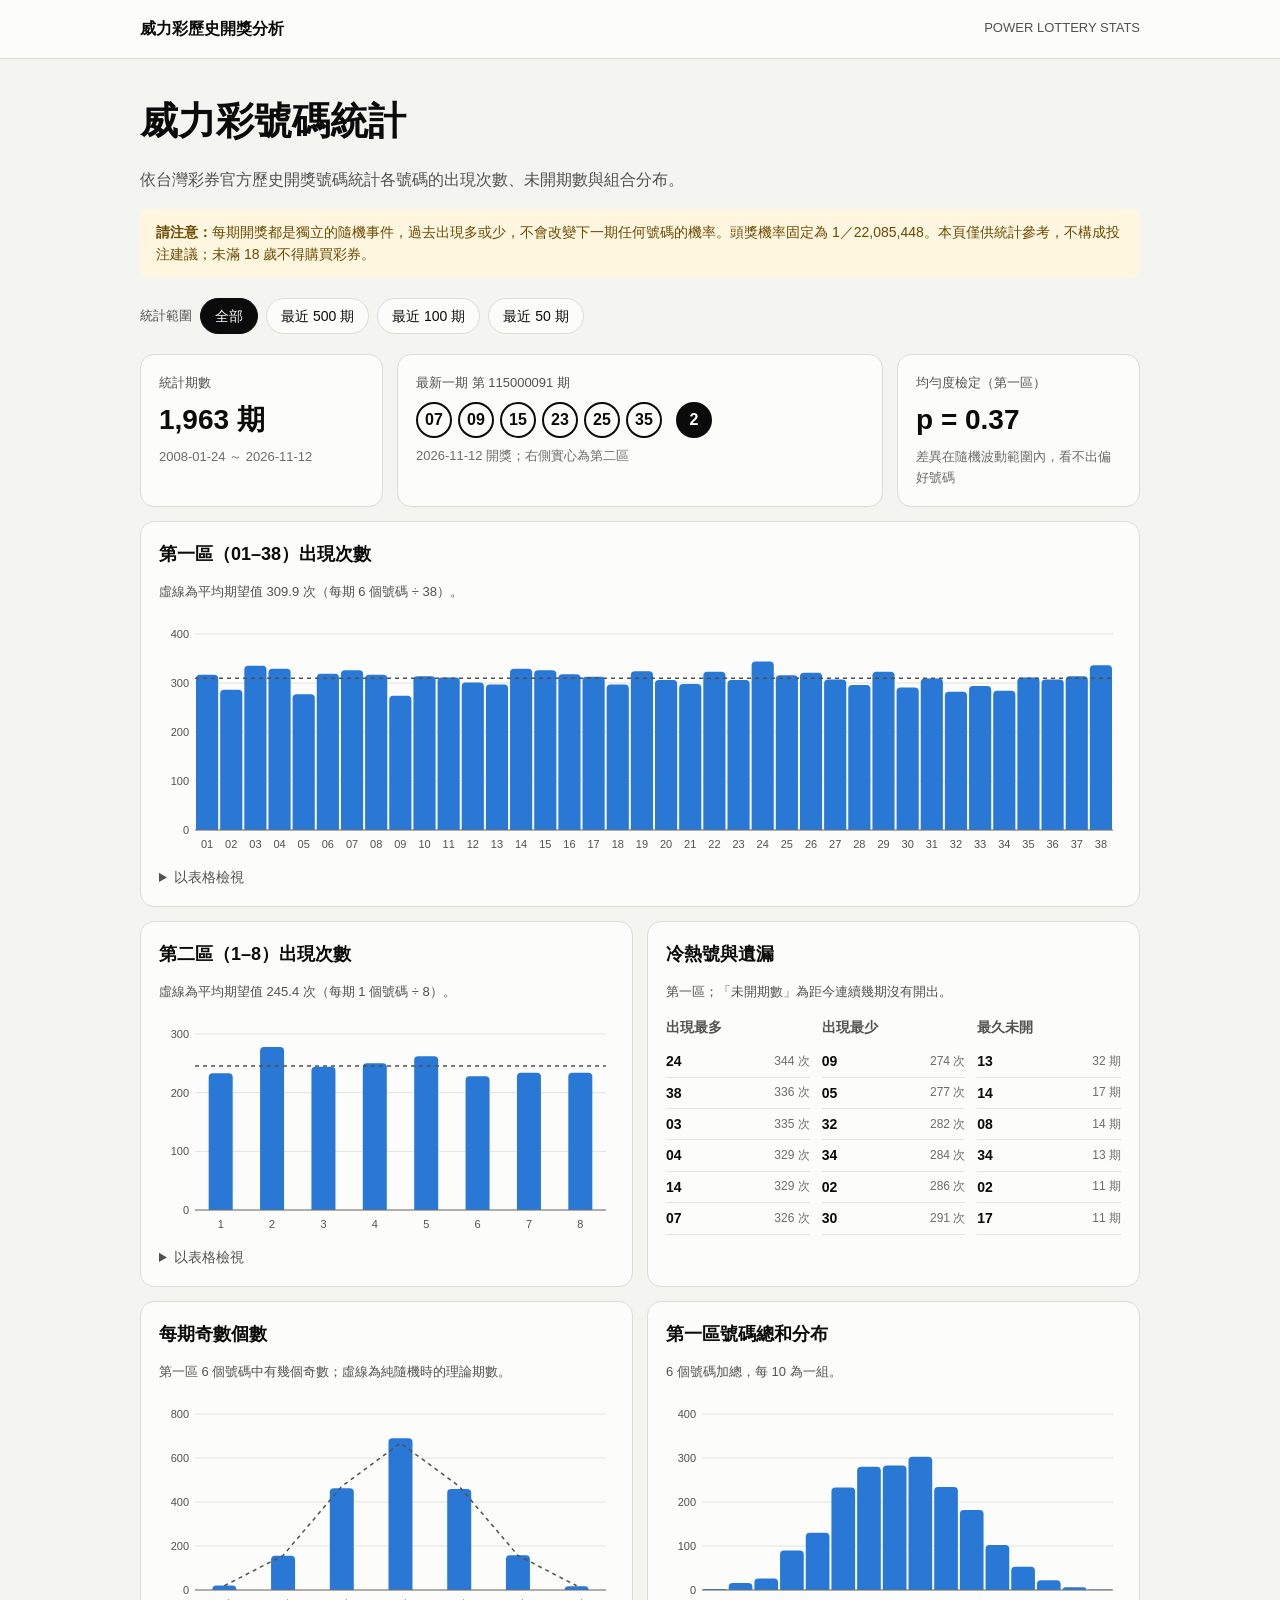
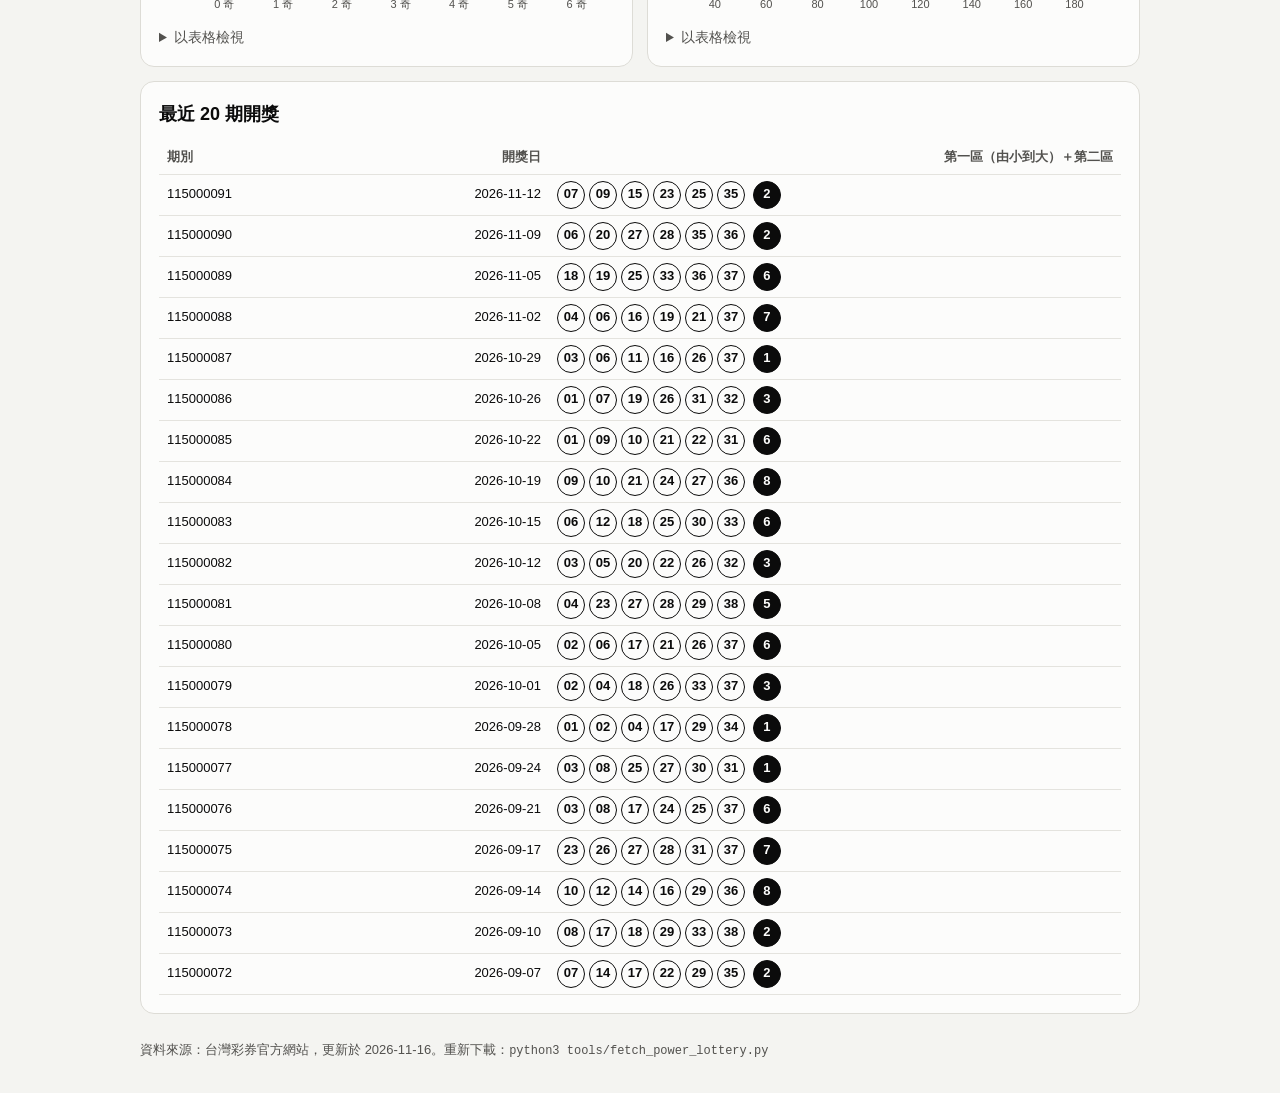
==== lottery/index.html @ 55167933 "新增威力彩歷史開獎分析頁 - tools/fetch_power_lottery.py 下載 2008 年起官方開獎號碼至 lottery/data.json - lottery/ 頁面：號碼出現次數" ====
<!doctype html>
<html lang="zh-Hant">
<head>
  <meta charset="utf-8">
  <meta name="viewport" content="width=device-width, initial-scale=1">
  <title>威力彩歷史開獎分析</title>
  <link rel="stylesheet" href="./lottery.css">
  <script defer src="./lottery.js"></script>
</head>
<body class="viz-root">
  <header class="top">
    <div class="wrap top-inner"><strong>威力彩歷史開獎分析</strong><span class="muted small">POWER LOTTERY STATS</span></div>
  </header>
  <main class="wrap">
    <section class="intro">
      <h1>威力彩號碼統計</h1>
      <p class="muted">依台灣彩券官方歷史開獎號碼統計各號碼的出現次數、未開期數與組合分布。</p>
      <p class="notice"><strong>請注意：</strong>每期開獎都是獨立的隨機事件，過去出現多或少，不會改變下一期任何號碼的機率。頭獎機率固定為 1／22,085,448。本頁僅供統計參考，不構成投注建議；未滿 18 歲不得購買彩券。</p>
    </section>

    <p id="status" class="status" role="status">正在載入開獎資料…</p>

    <div id="content" hidden>
      <div class="filters" role="group" aria-label="統計範圍">
        <span class="muted small">統計範圍</span>
        <button type="button" data-range="all" aria-pressed="true">全部</button>
        <button type="button" data-range="500" aria-pressed="false">最近 500 期</button>
        <button type="button" data-range="100" aria-pressed="false">最近 100 期</button>
        <button type="button" data-range="50" aria-pressed="false">最近 50 期</button>
      </div>

      <section class="tiles" aria-label="摘要">
        <div class="tile"><span class="tile-label">統計期數</span><span class="tile-value" id="tile-count">—</span><span class="tile-sub" id="tile-range"></span></div>
        <div class="tile tile-wide"><span class="tile-label">最新一期 <span id="latest-period"></span></span><span class="balls" id="latest-balls"></span><span class="tile-sub" id="latest-date"></span></div>
        <div class="tile"><span class="tile-label">均勻度檢定（第一區）</span><span class="tile-value" id="tile-chi">—</span><span class="tile-sub" id="tile-chi-sub"></span></div>
      </section>

      <section class="card">
        <h2>第一區（01–38）出現次數</h2>
        <p class="muted small" id="first-caption"></p>
        <div class="chart" id="chart-first"></div>
        <details><summary>以表格檢視</summary><div class="table-wrap" id="table-first"></div></details>
      </section>

      <div class="two-col">
        <section class="card">
          <h2>第二區（1–8）出現次數</h2>
          <p class="muted small" id="second-caption"></p>
          <div class="chart" id="chart-second"></div>
          <details><summary>以表格檢視</summary><div class="table-wrap" id="table-second"></div></details>
        </section>
        <section class="card">
          <h2>冷熱號與遺漏</h2>
          <p class="muted small">第一區；「未開期數」為距今連續幾期沒有開出。</p>
          <div class="hotcold">
            <div><h3>出現最多</h3><ol id="hot-list"></ol></div>
            <div><h3>出現最少</h3><ol id="cold-list"></ol></div>
            <div><h3>最久未開</h3><ol id="gap-list"></ol></div>
          </div>
        </section>
      </div>

      <div class="two-col">
        <section class="card">
          <h2>每期奇數個數</h2>
          <p class="muted small">第一區 6 個號碼中有幾個奇數；虛線為純隨機時的理論期數。</p>
          <div class="chart" id="chart-odd"></div>
          <details><summary>以表格檢視</summary><div class="table-wrap" id="table-odd"></div></details>
        </section>
        <section class="card">
          <h2>第一區號碼總和分布</h2>
          <p class="muted small">6 個號碼加總，每 10 為一組。</p>
          <div class="chart" id="chart-sum"></div>
          <details><summary>以表格檢視</summary><div class="table-wrap" id="table-sum"></div></details>
        </section>
      </div>

      <section class="card">
        <h2>最近 20 期開獎</h2>
        <div class="table-wrap" id="recent"></div>
      </section>
    </div>
    <div id="tooltip" class="tooltip" role="tooltip" hidden></div>
  </main>
  <footer class="wrap foot muted small">資料來源：<span id="source">台灣彩券官方網站</span>，更新於 <span id="updated">—</span>。重新下載：<code>python3 tools/fetch_power_lottery.py</code></footer>
</body>
</html>
---- lottery/lottery.css ----
.viz-root {
  color-scheme: light;
  --page: #f4f4f1;
  --surface-1: #fcfcfb;
  --text-primary: #0b0b0b;
  --text-secondary: #52514e;
  --text-muted: #6d6c68;
  --grid: #e4e3de;
  --line: #dddcd6;
  --series-1: #2a78d6;
  --series-1-hover: #1d5fb0;
  --notice-bg: #fff6e0;
  --notice-ink: #6b4a00;
}
@media (prefers-color-scheme: dark) {
  :root:where(:not([data-theme="light"])) .viz-root {
    color-scheme: dark;
    --page: #121211;
    --surface-1: #1a1a19;
    --text-primary: #f0efec;
    --text-secondary: #c3c2b7;
    --text-muted: #a3a29a;
    --grid: #2d2d2b;
    --line: #34342f;
    --series-1: #3987e5;
    --series-1-hover: #6aa6ef;
    --notice-bg: #2e2612;
    --notice-ink: #f1d68f;
  }
}
* { box-sizing: border-box; }
body { margin: 0; background: var(--page); color: var(--text-primary); font-family: -apple-system, BlinkMacSystemFont, "Segoe UI", "Noto Sans TC", sans-serif; line-height: 1.6; }
.wrap { max-width: 1040px; margin: 0 auto; padding: 0 20px; }
.top { background: var(--surface-1); border-bottom: 1px solid var(--line); padding: 16px 0; }
.top-inner { display: flex; justify-content: space-between; align-items: center; gap: 12px; }
.muted { color: var(--text-secondary); }
.small { font-size: 13px; }
h1 { font-size: clamp(28px, 5vw, 38px); margin: 32px 0 8px; }
h2 { font-size: 18px; margin: 0 0 4px; }
h3 { font-size: 14px; margin: 0 0 8px; color: var(--text-secondary); }
.notice { background: var(--notice-bg); color: var(--notice-ink); border-radius: 10px; padding: 12px 16px; font-size: 14px; }
.status { padding: 14px; border-radius: 8px; background: var(--surface-1); border: 1px solid var(--line); }
.status.error { color: #a12c2c; }
.filters { display: flex; flex-wrap: wrap; gap: 8px; align-items: center; margin: 20px 0; }
.filters button { font: inherit; font-size: 14px; border: 1px solid var(--line); background: var(--surface-1); color: var(--text-primary); border-radius: 999px; padding: 6px 14px; cursor: pointer; min-height: 36px; }
.filters button[aria-pressed="true"] { background: var(--text-primary); color: var(--surface-1); border-color: var(--text-primary); }
.filters button:focus-visible, summary:focus-visible { outline: 3px solid var(--series-1); outline-offset: 2px; }
.tiles { display: grid; grid-template-columns: 1fr 2fr 1fr; gap: 14px; margin-bottom: 14px; }
.tile, .card { background: var(--surface-1); border: 1px solid var(--line); border-radius: 14px; padding: 18px; min-width: 0; }
.tile { display: flex; flex-direction: column; gap: 4px; }
.tile-label { font-size: 13px; color: var(--text-secondary); }
.tile-value { font-size: 28px; font-weight: 700; font-variant-numeric: tabular-nums; }
.tile-sub { font-size: 13px; color: var(--text-muted); }
.balls { display: flex; flex-wrap: wrap; gap: 6px; margin: 4px 0; }
.ball { width: 36px; height: 36px; border-radius: 50%; display: inline-grid; place-items: center; font-weight: 700; font-variant-numeric: tabular-nums; border: 2px solid var(--text-primary); }
.ball.second { background: var(--text-primary); color: var(--surface-1); margin-left: 8px; }
.ball.sm { width: 28px; height: 28px; font-size: 13px; border-width: 1.5px; }
.ball.sm.second { margin-left: 4px; }
.card { margin-bottom: 14px; }
.two-col { display: grid; grid-template-columns: 1fr 1fr; gap: 14px; }
.chart { position: relative; margin-top: 10px; }
.chart svg { display: block; width: 100%; height: auto; overflow: visible; }
.chart text { fill: var(--text-secondary); font-size: 11px; font-variant-numeric: tabular-nums; }
.chart .grid { stroke: var(--grid); stroke-width: 1; }
.chart .baseline { stroke: var(--text-muted); stroke-width: 1; }
.chart .ref { stroke: var(--text-secondary); stroke-width: 1.5; stroke-dasharray: 4 4; fill: none; }
.chart .bar { fill: var(--series-1); }
.chart .hit { fill: transparent; cursor: default; }
.chart .bar.active { fill: var(--series-1-hover); }
details { margin-top: 10px; font-size: 14px; }
summary { cursor: pointer; color: var(--text-secondary); }
.table-wrap { overflow-x: auto; }
table { border-collapse: collapse; width: 100%; font-size: 13px; font-variant-numeric: tabular-nums; margin-top: 8px; }
th, td { text-align: right; padding: 6px 8px; border-bottom: 1px solid var(--grid); white-space: nowrap; }
th:first-child, td:first-child { text-align: left; }
th { color: var(--text-secondary); font-weight: 600; }
.hotcold { display: grid; grid-template-columns: repeat(3, 1fr); gap: 12px; margin-top: 12px; }
.hotcold ol { margin: 0; padding: 0; list-style: none; font-size: 14px; font-variant-numeric: tabular-nums; }
.hotcold li { display: flex; justify-content: space-between; align-items: center; padding: 4px 0; border-bottom: 1px solid var(--grid); gap: 6px; }
.hotcold li span { color: var(--text-muted); font-size: 12px; }
.tooltip { position: fixed; z-index: 10; pointer-events: none; background: var(--text-primary); color: var(--surface-1); border-radius: 8px; padding: 8px 10px; font-size: 13px; line-height: 1.5; max-width: 240px; box-shadow: 0 4px 14px #0003; }
.tooltip b { font-size: 14px; }
.foot { padding: 12px 20px 32px; }
code { font-size: 12px; }
[hidden] { display: none !important; }
@media (max-width: 760px) {
  .tiles, .two-col { grid-template-columns: 1fr; }
  .hotcold { grid-template-columns: 1fr 1fr; }
}
.table-wrap .balls { flex-wrap: nowrap; gap: 4px; margin: 0; }
@media (max-width: 760px) { .ball.sm { width: 24px; height: 24px; font-size: 11px; } th, td { padding: 6px 4px; } }
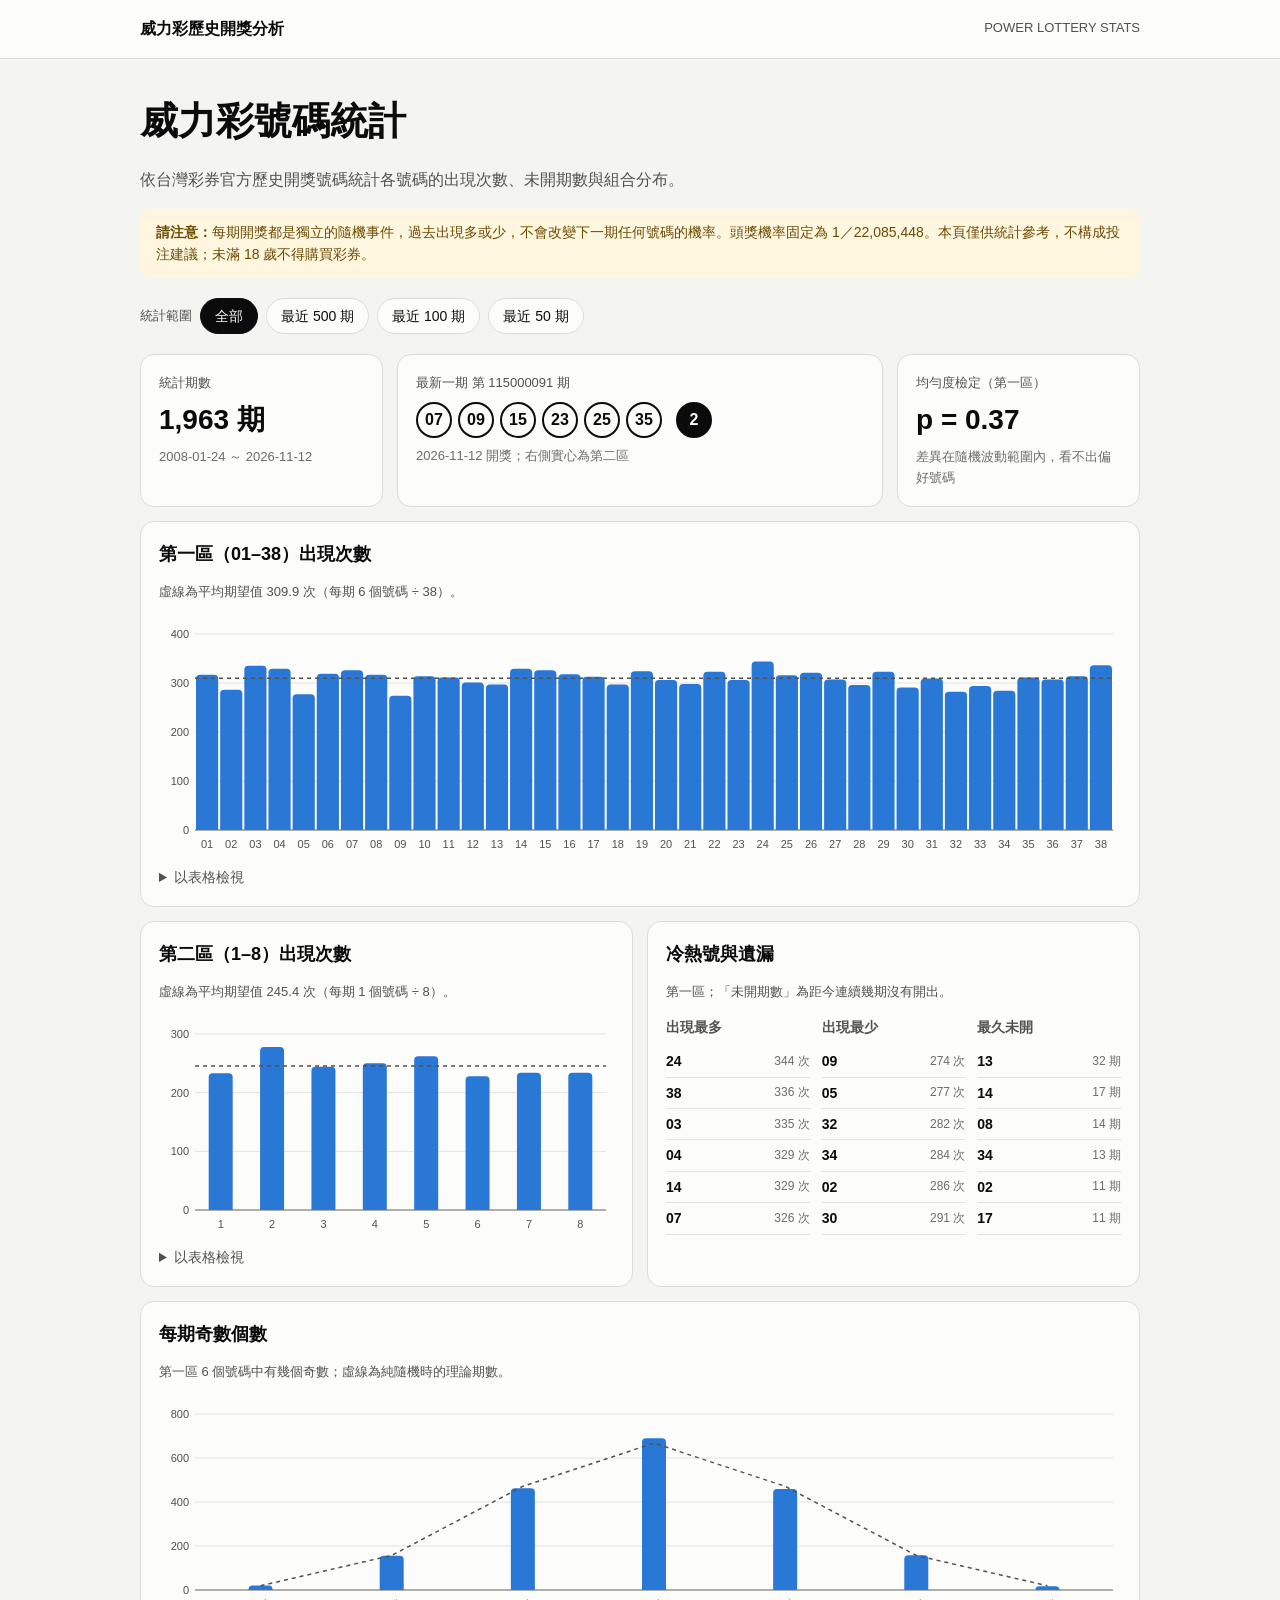
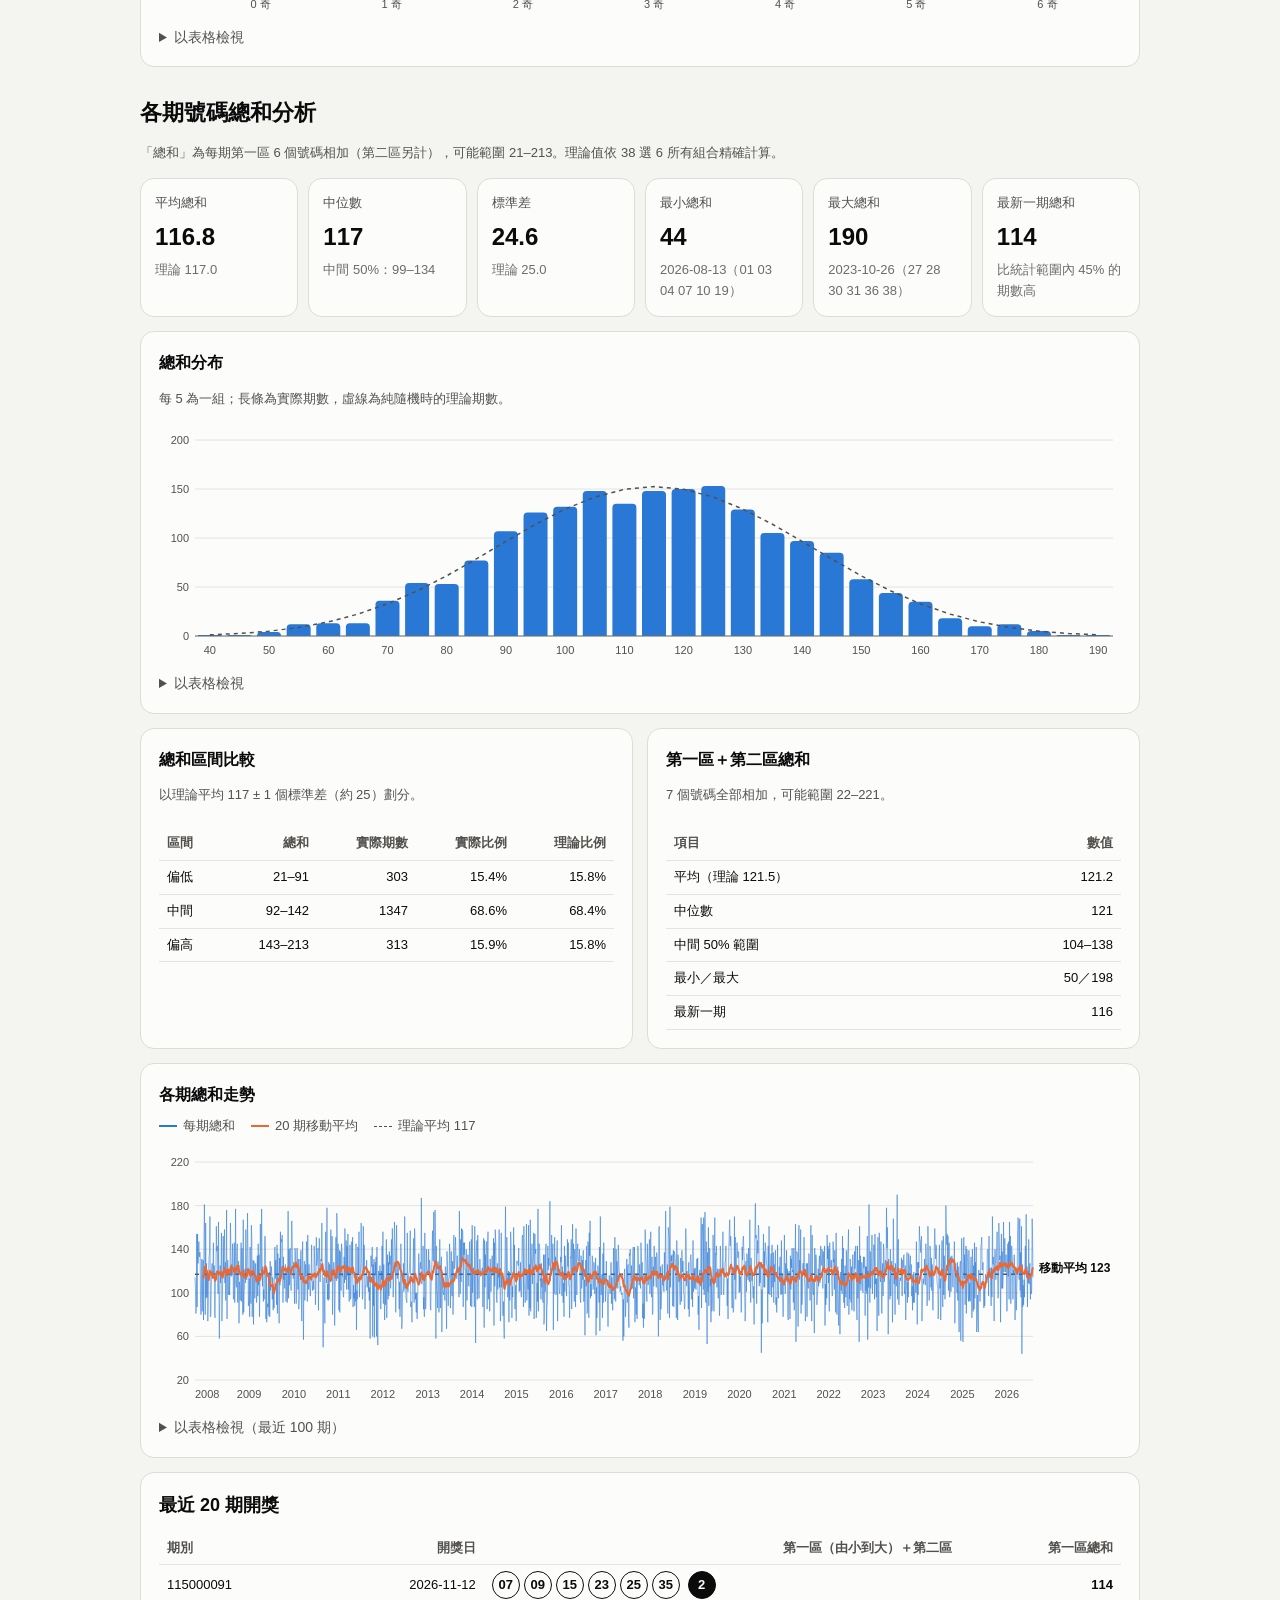
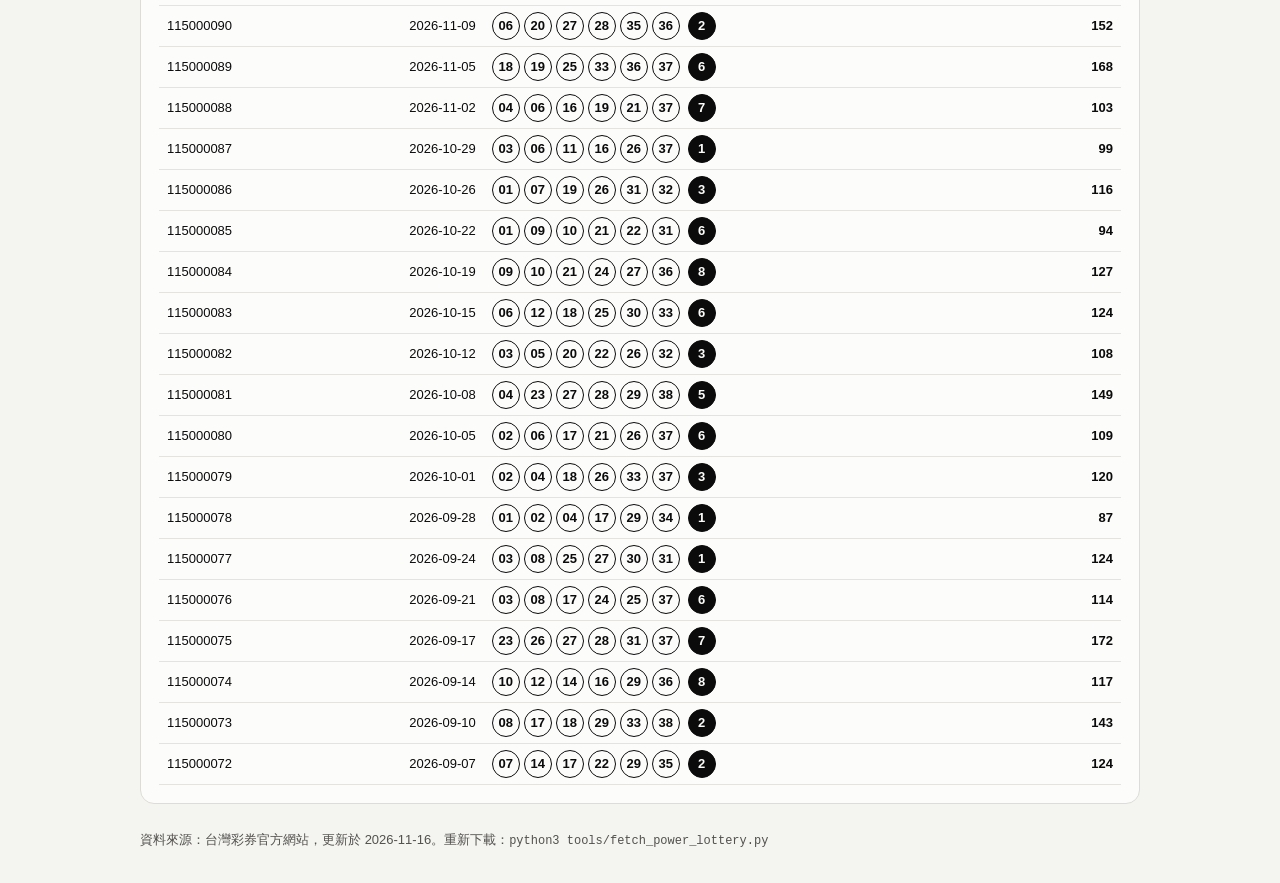
==== commit 2d2a15b1: "威力彩頁新增各期號碼總和分析 - 總和摘要：平均、中位數、標準差、最小／最大、最新一期，並與理論值比較 - 總和分布（每 5 一組）疊加 38 選 6 精確理論期數 - 偏低／中間／偏高區間比較、第一" ====
--- a/lottery/index.html
+++ b/lottery/index.html
@@ -60,20 +60,46 @@
         </section>
       </div>
 
-      <div class="two-col">
+      <section class="card">
+        <h2>每期奇數個數</h2>
+        <p class="muted small">第一區 6 個號碼中有幾個奇數；虛線為純隨機時的理論期數。</p>
+        <div class="chart" id="chart-odd"></div>
+        <details><summary>以表格檢視</summary><div class="table-wrap" id="table-odd"></div></details>
+      </section>
+
+      <section class="sum-section" aria-labelledby="sum-title">
+        <h2 id="sum-title" class="section-title">各期號碼總和分析</h2>
+        <p class="muted small">「總和」為每期第一區 6 個號碼相加（第二區另計），可能範圍 21–213。理論值依 38 選 6 所有組合精確計算。</p>
+
+        <div class="sum-tiles" id="sum-tiles"></div>
+
         <section class="card">
-          <h2>每期奇數個數</h2>
-          <p class="muted small">第一區 6 個號碼中有幾個奇數；虛線為純隨機時的理論期數。</p>
-          <div class="chart" id="chart-odd"></div>
-          <details><summary>以表格檢視</summary><div class="table-wrap" id="table-odd"></div></details>
-        </section>
-        <section class="card">
-          <h2>第一區號碼總和分布</h2>
-          <p class="muted small">6 個號碼加總，每 10 為一組。</p>
+          <h3 class="card-title">總和分布</h3>
+          <p class="muted small">每 5 為一組；長條為實際期數，虛線為純隨機時的理論期數。</p>
           <div class="chart" id="chart-sum"></div>
           <details><summary>以表格檢視</summary><div class="table-wrap" id="table-sum"></div></details>
         </section>
-      </div>
+
+        <div class="two-col">
+          <section class="card">
+            <h3 class="card-title">總和區間比較</h3>
+            <p class="muted small">以理論平均 117 ± 1 個標準差（約 25）劃分。</p>
+            <div class="table-wrap" id="sum-bands"></div>
+          </section>
+          <section class="card">
+            <h3 class="card-title">第一區＋第二區總和</h3>
+            <p class="muted small">7 個號碼全部相加，可能範圍 22–221。</p>
+            <div class="table-wrap" id="sum-all"></div>
+          </section>
+        </div>
+
+        <section class="card">
+          <h3 class="card-title">各期總和走勢</h3>
+          <div class="legend" id="trend-legend"></div>
+          <div class="chart" id="chart-trend" tabindex="0" aria-label="各期總和走勢圖，可用左右方向鍵逐期查看"></div>
+          <details><summary>以表格檢視（最近 100 期）</summary><div class="table-wrap" id="table-trend"></div></details>
+        </section>
+      </section>
 
       <section class="card">
         <h2>最近 20 期開獎</h2>
--- a/lottery/lottery.css
+++ b/lottery/lottery.css
@@ -9,6 +9,7 @@
   --line: #dddcd6;
   --series-1: #2a78d6;
   --series-1-hover: #1d5fb0;
+  --series-2: #eb6834;
   --notice-bg: #fff6e0;
   --notice-ink: #6b4a00;
 }
@@ -24,6 +25,7 @@
     --line: #34342f;
     --series-1: #3987e5;
     --series-1-hover: #6aa6ef;
+    --series-2: #d95926;
     --notice-bg: #2e2612;
     --notice-ink: #f1d68f;
   }
@@ -89,3 +91,23 @@
 }
 .table-wrap .balls { flex-wrap: nowrap; gap: 4px; margin: 0; }
 @media (max-width: 760px) { .ball.sm { width: 24px; height: 24px; font-size: 11px; } th, td { padding: 6px 4px; } }
+.sum-section { margin: 28px 0 14px; }
+.section-title { font-size: 22px; margin: 0 0 4px; }
+.card-title { font-size: 16px; color: var(--text-primary); margin: 0 0 4px; }
+.sum-tiles { display: grid; grid-template-columns: repeat(6, 1fr); gap: 10px; margin: 14px 0; }
+.sum-tiles .tile { padding: 14px; }
+.sum-tiles .tile-value { font-size: 24px; }
+.legend { display: flex; flex-wrap: wrap; gap: 16px; font-size: 13px; color: var(--text-secondary); margin-top: 8px; }
+.legend span { display: inline-flex; align-items: center; gap: 6px; }
+.legend i { display: inline-block; width: 18px; height: 0; border-top: 2px solid; }
+.legend i.dash { border-top-style: dashed; border-top-width: 1.5px; }
+.chart .line-raw { fill: none; stroke: var(--series-1); stroke-width: 1; stroke-linejoin: round; opacity: .55; }
+.chart .line-ma { fill: none; stroke: var(--series-2); stroke-width: 2; stroke-linejoin: round; }
+.chart .crosshair { stroke: var(--text-muted); stroke-width: 1; }
+.chart .dot-raw { fill: var(--series-1); stroke: var(--surface-1); stroke-width: 2; }
+.chart .dot-ma { fill: var(--series-2); stroke: var(--surface-1); stroke-width: 2; }
+.chart .direct-label { font-size: 12px; fill: var(--text-primary); font-weight: 600; }
+#chart-trend:focus-visible { outline: 3px solid var(--series-1); outline-offset: 4px; border-radius: 4px; }
+td.sum-cell { font-weight: 700; }
+@media (max-width: 900px) { .sum-tiles { grid-template-columns: repeat(3, 1fr); } }
+@media (max-width: 480px) { .sum-tiles { grid-template-columns: repeat(2, 1fr); } }
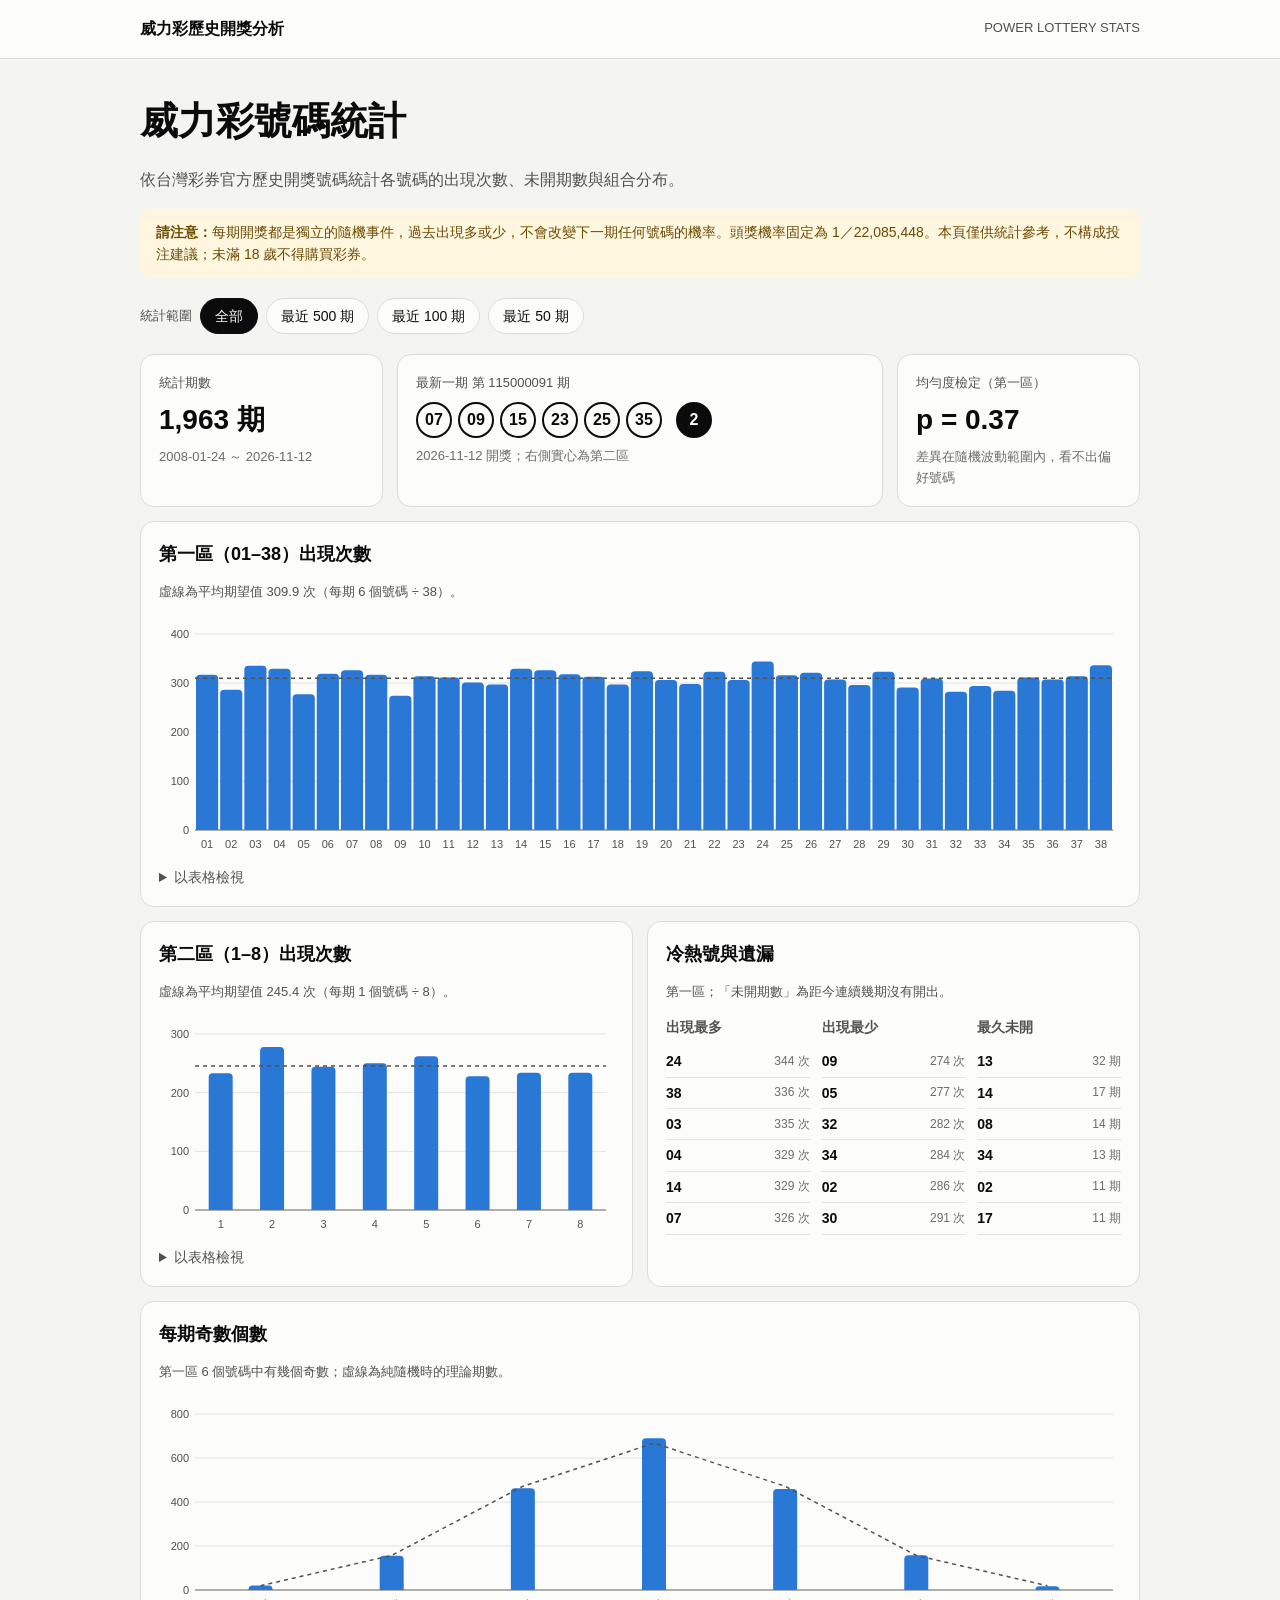
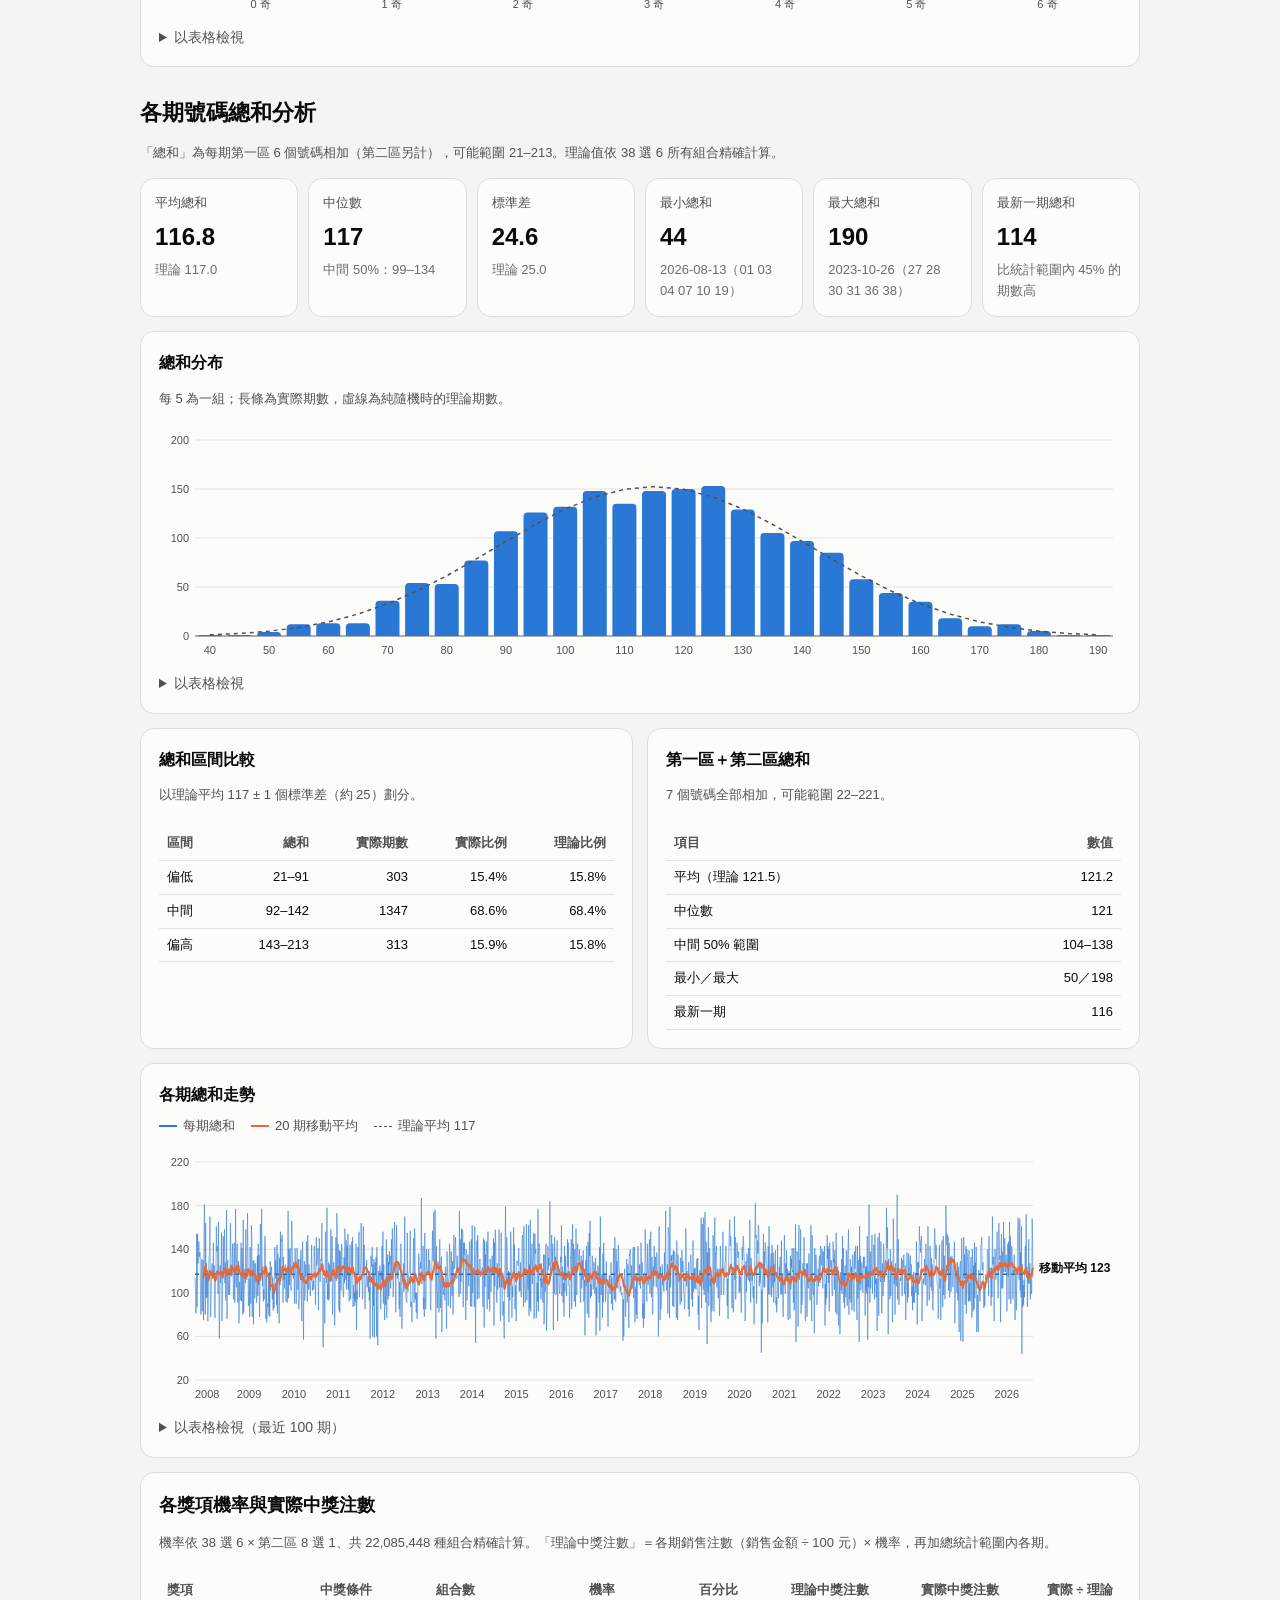
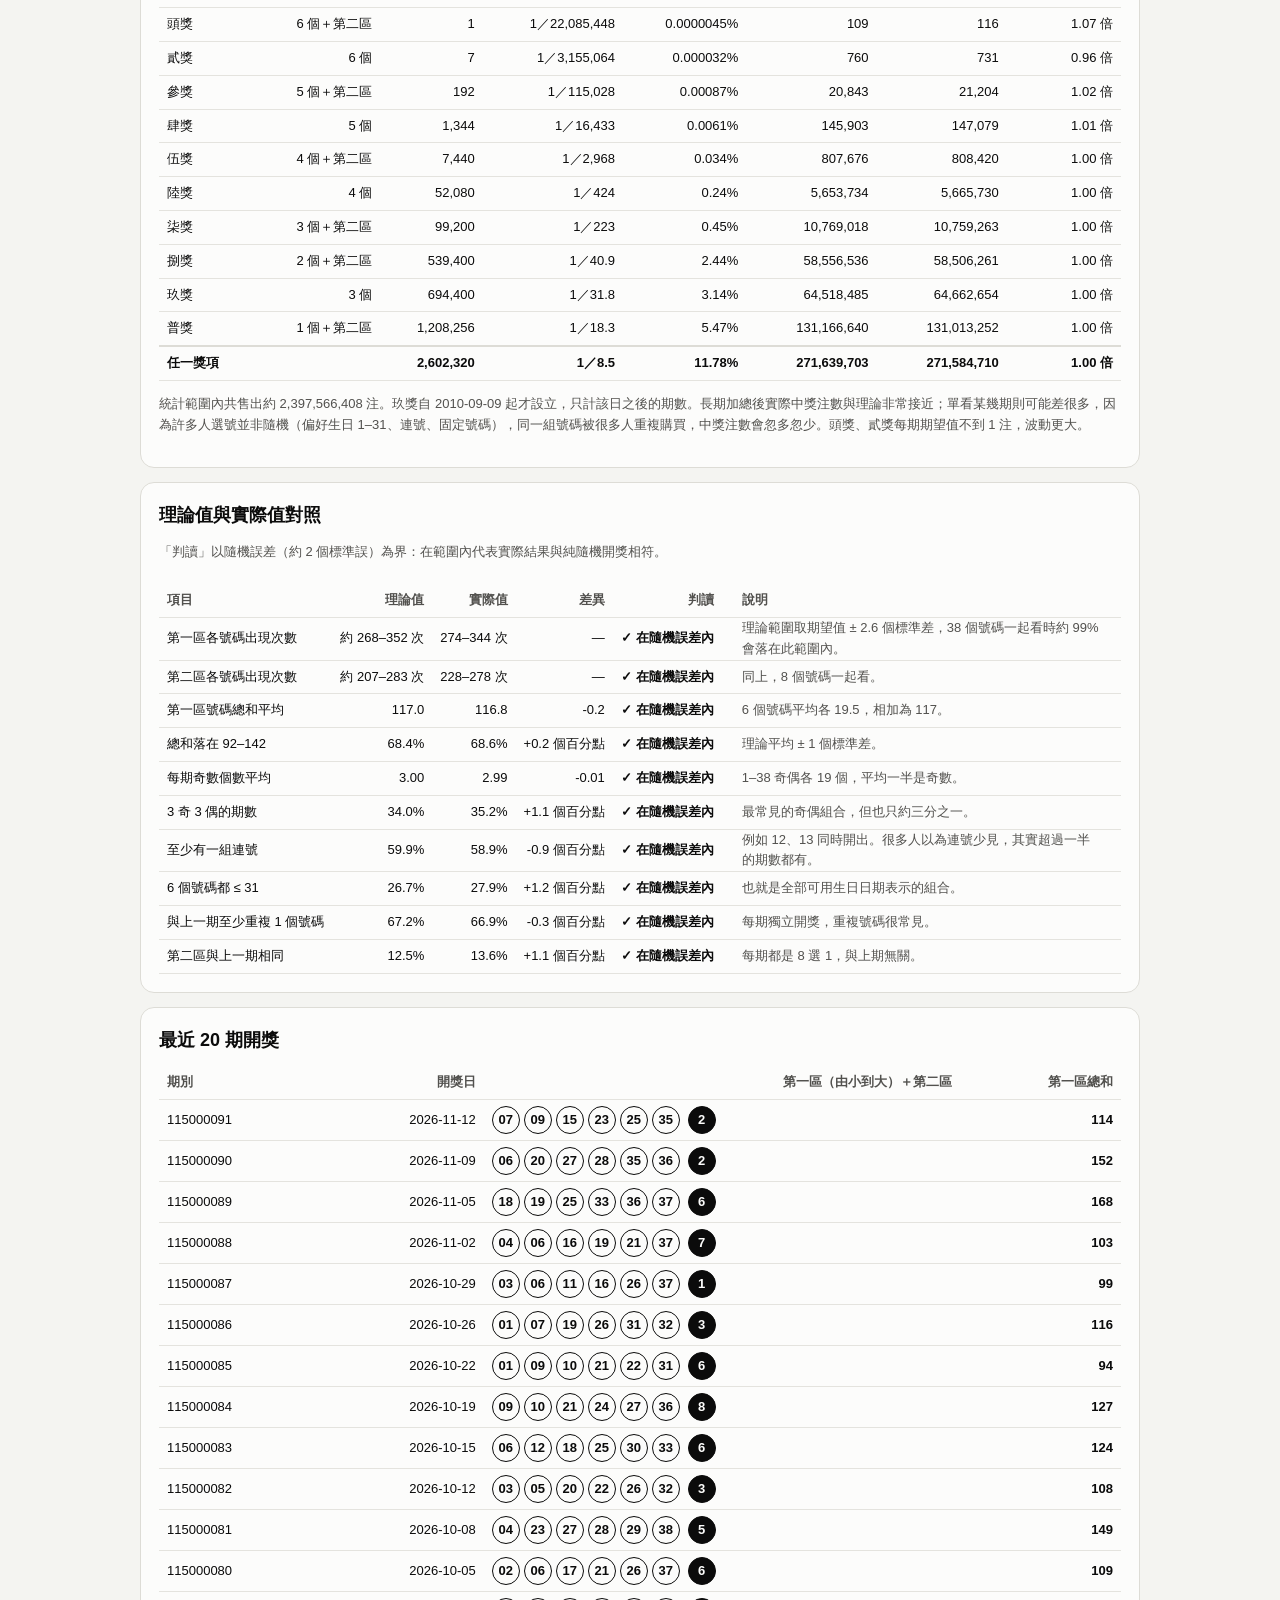
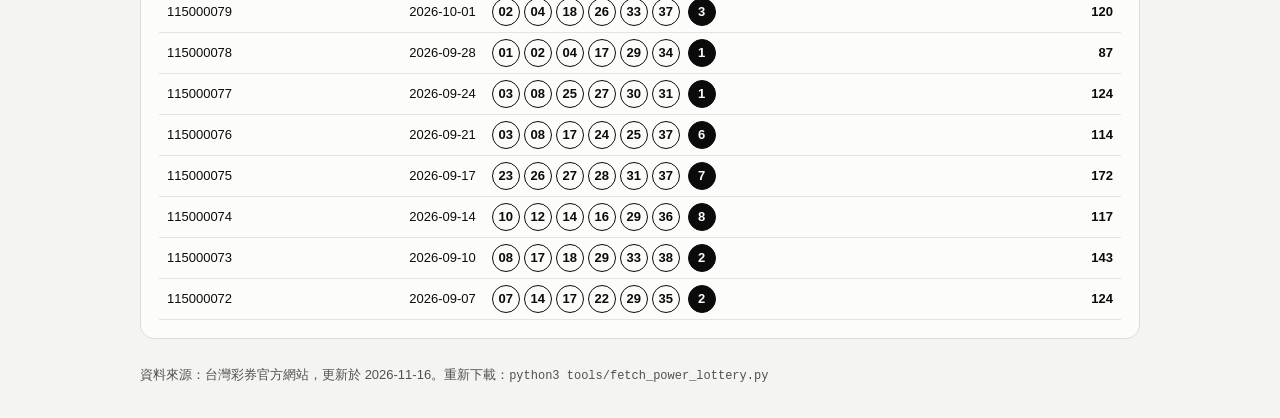
==== commit 6684b81a: "威力彩頁新增各獎項機率表與理論值實際值對照 - 下載資料加入銷售金額與各獎項中獎注數 - 各獎項機率表：組合數、精確機率，並以銷售注數推算理論中獎注數與實際比較 - 理論值與實際值對照：號碼次數範圍、" ====
--- a/lottery/index.html
+++ b/lottery/index.html
@@ -101,6 +101,21 @@
         </section>
       </section>
 
+      <section class="card" aria-labelledby="prize-title">
+        <h2 id="prize-title">各獎項機率與實際中獎注數</h2>
+        <p class="muted small">機率依 38 選 6 × 第二區 8 選 1、共 22,085,448 種組合精確計算。「理論中獎注數」＝各期銷售注數（銷售金額 ÷ 100 元）× 機率，再加總統計範圍內各期。</p>
+        <p class="scroll-hint muted small">表格可左右滑動查看全部欄位 →</p>
+        <div class="table-wrap" id="prize-table"></div>
+        <p class="muted small" id="prize-note"></p>
+      </section>
+
+      <section class="card" aria-labelledby="compare-title">
+        <h2 id="compare-title">理論值與實際值對照</h2>
+        <p class="muted small">「判讀」以隨機誤差（約 2 個標準誤）為界：在範圍內代表實際結果與純隨機開獎相符。</p>
+        <p class="scroll-hint muted small">表格可左右滑動查看全部欄位 →</p>
+        <div class="table-wrap" id="compare-table"></div>
+      </section>
+
       <section class="card">
         <h2>最近 20 期開獎</h2>
         <div class="table-wrap" id="recent"></div>
--- a/lottery/lottery.css
+++ b/lottery/lottery.css
@@ -111,3 +111,10 @@
 td.sum-cell { font-weight: 700; }
 @media (max-width: 900px) { .sum-tiles { grid-template-columns: repeat(3, 1fr); } }
 @media (max-width: 480px) { .sum-tiles { grid-template-columns: repeat(2, 1fr); } }
+.verdict { display: inline-flex; align-items: center; gap: 4px; font-weight: 600; }
+.verdict.ok::before { content: "✓"; }
+.verdict.off::before { content: "!"; display: inline-grid; place-items: center; width: 16px; height: 16px; border-radius: 50%; border: 1.5px solid currentColor; font-size: 11px; }
+td.wrap, th.wrap { white-space: normal; text-align: left; min-width: 180px; color: var(--text-secondary); }
+tr.total td { font-weight: 700; border-top: 2px solid var(--line); }
+.scroll-hint { display: none; margin: 8px 0 0; }
+@media (max-width: 760px) { .scroll-hint { display: block; } }
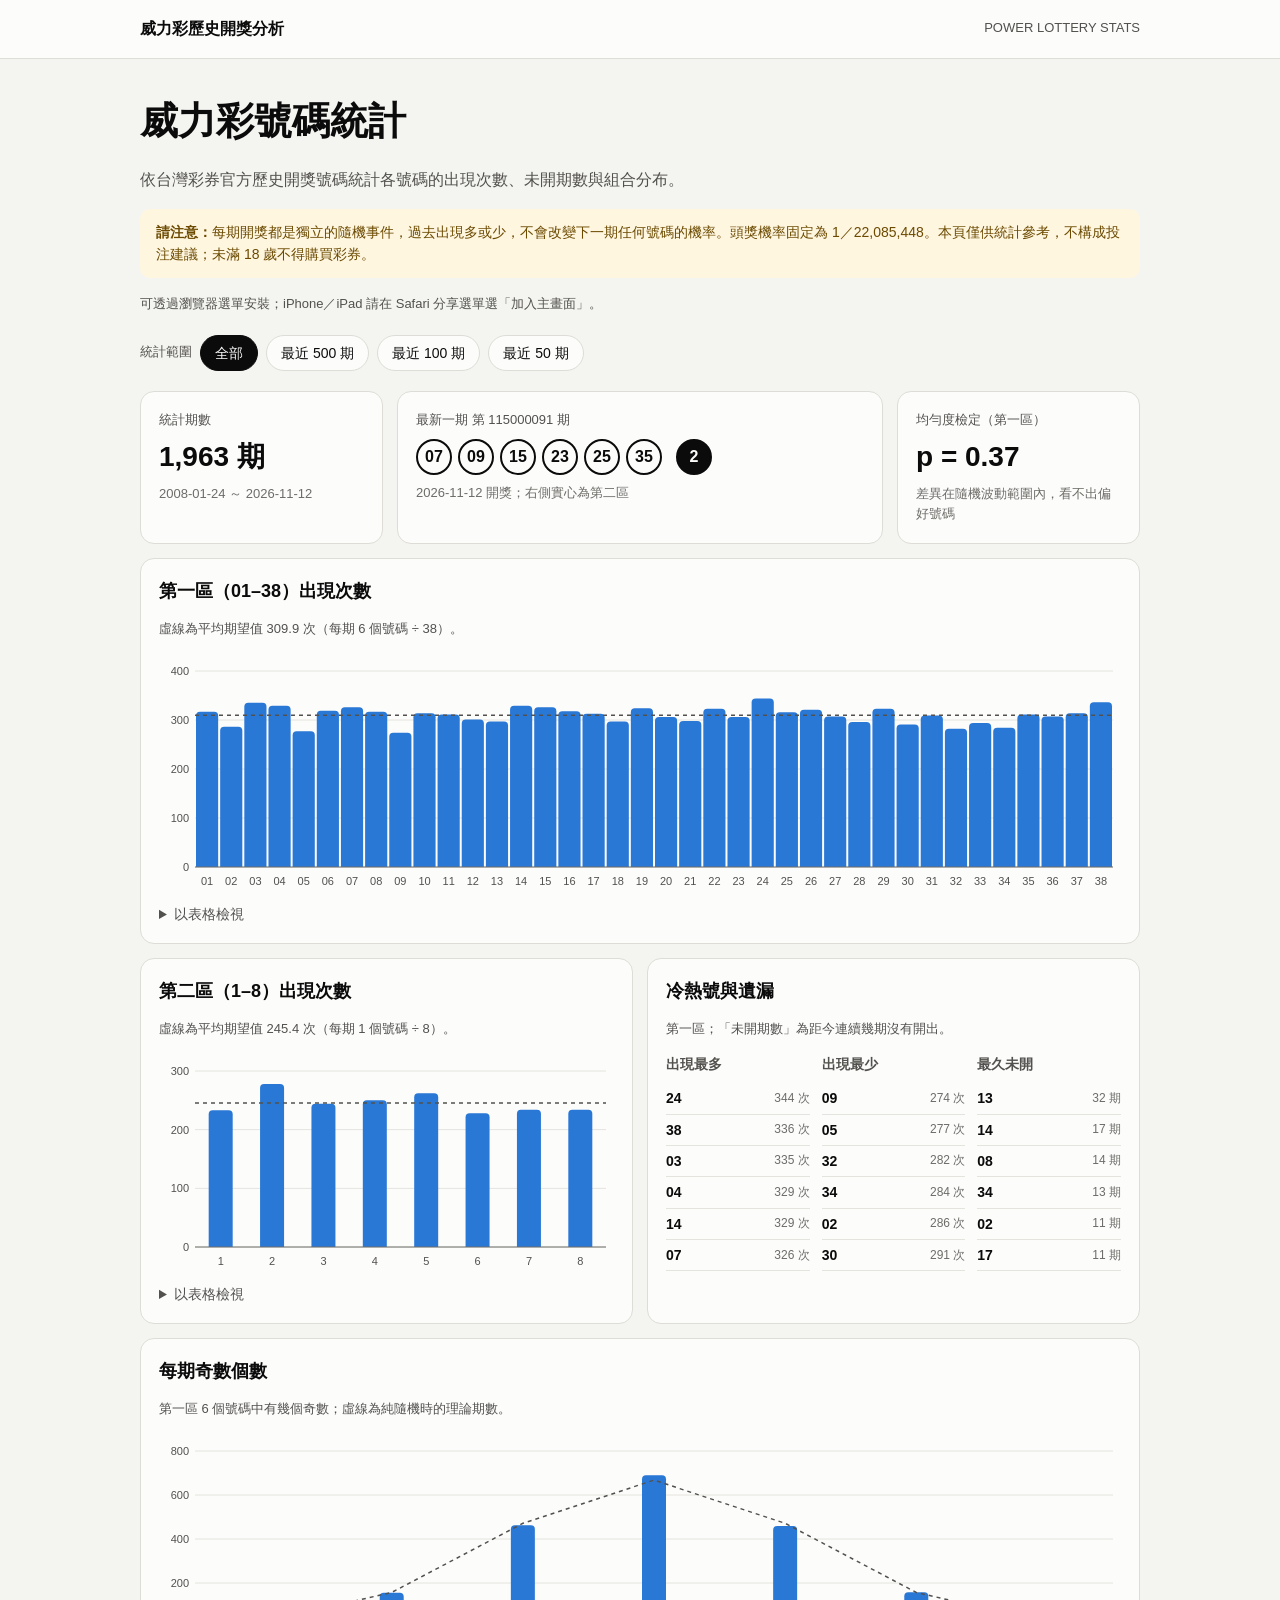
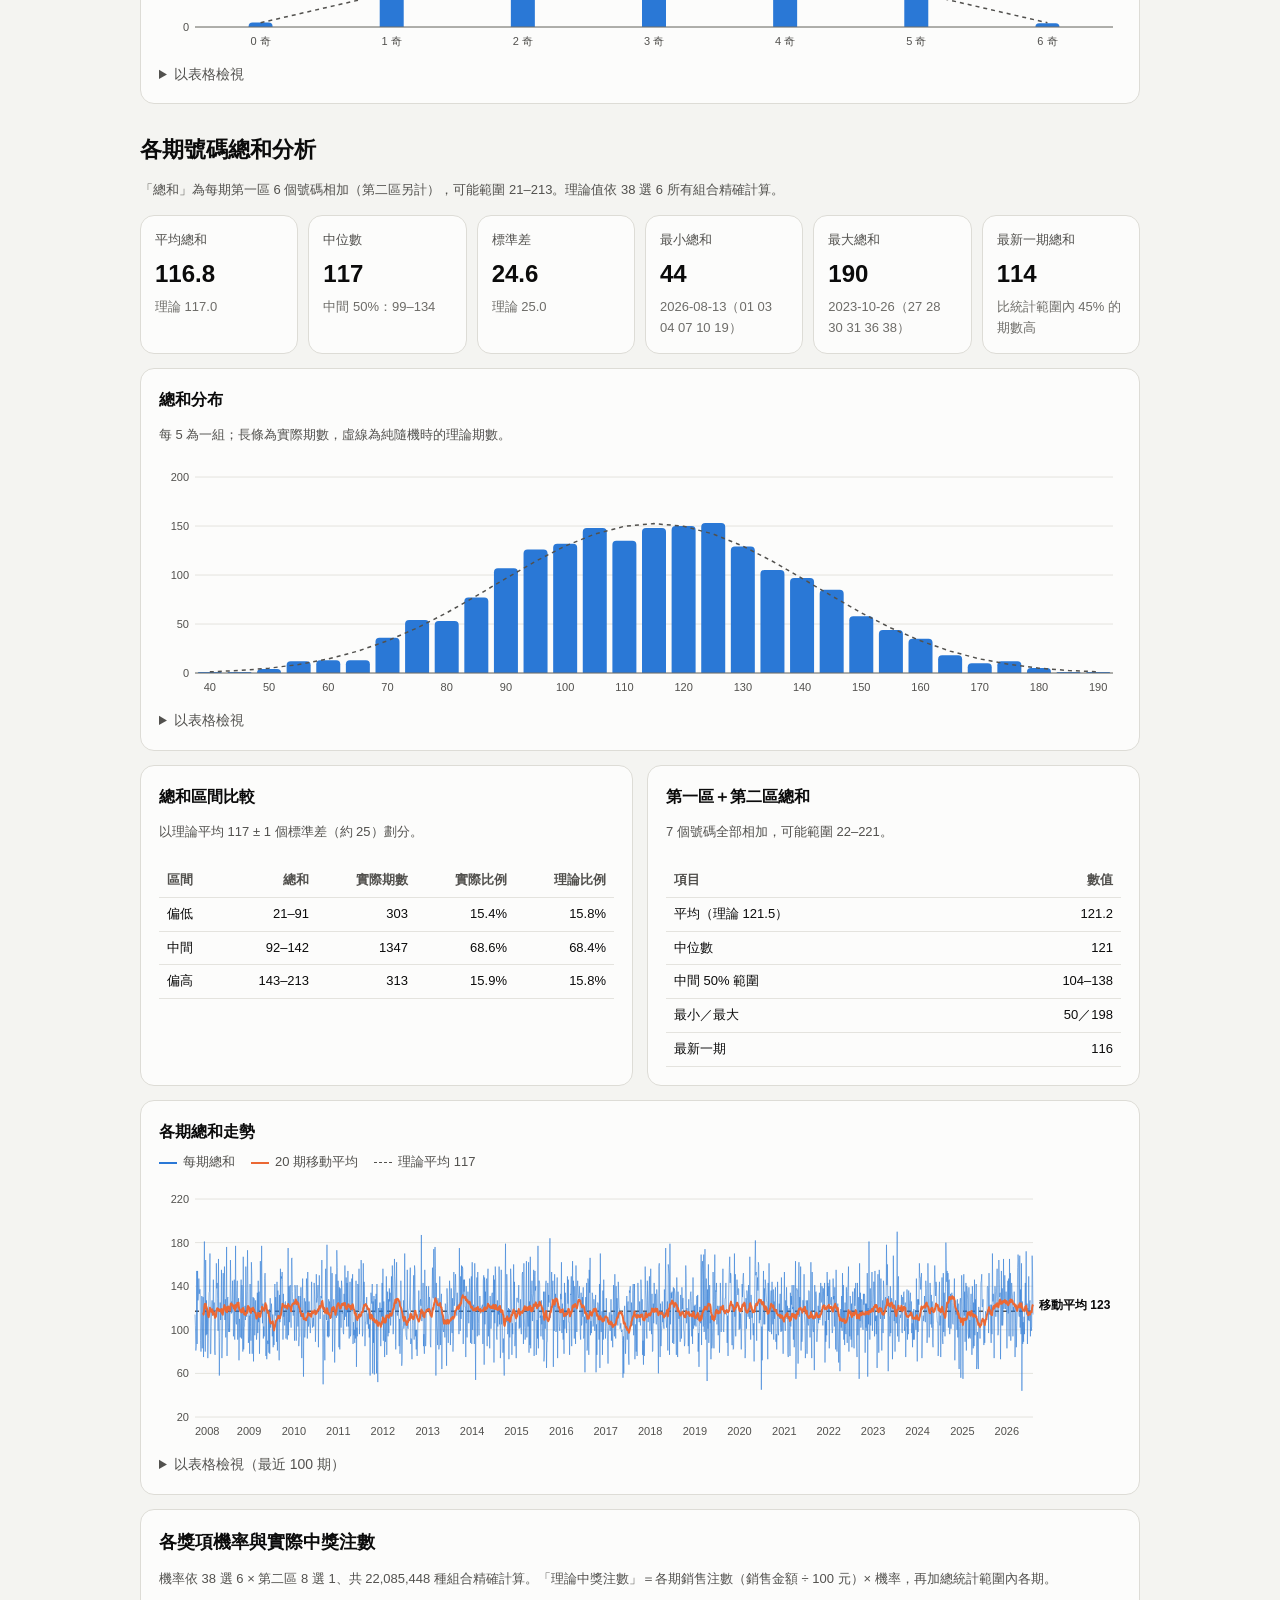
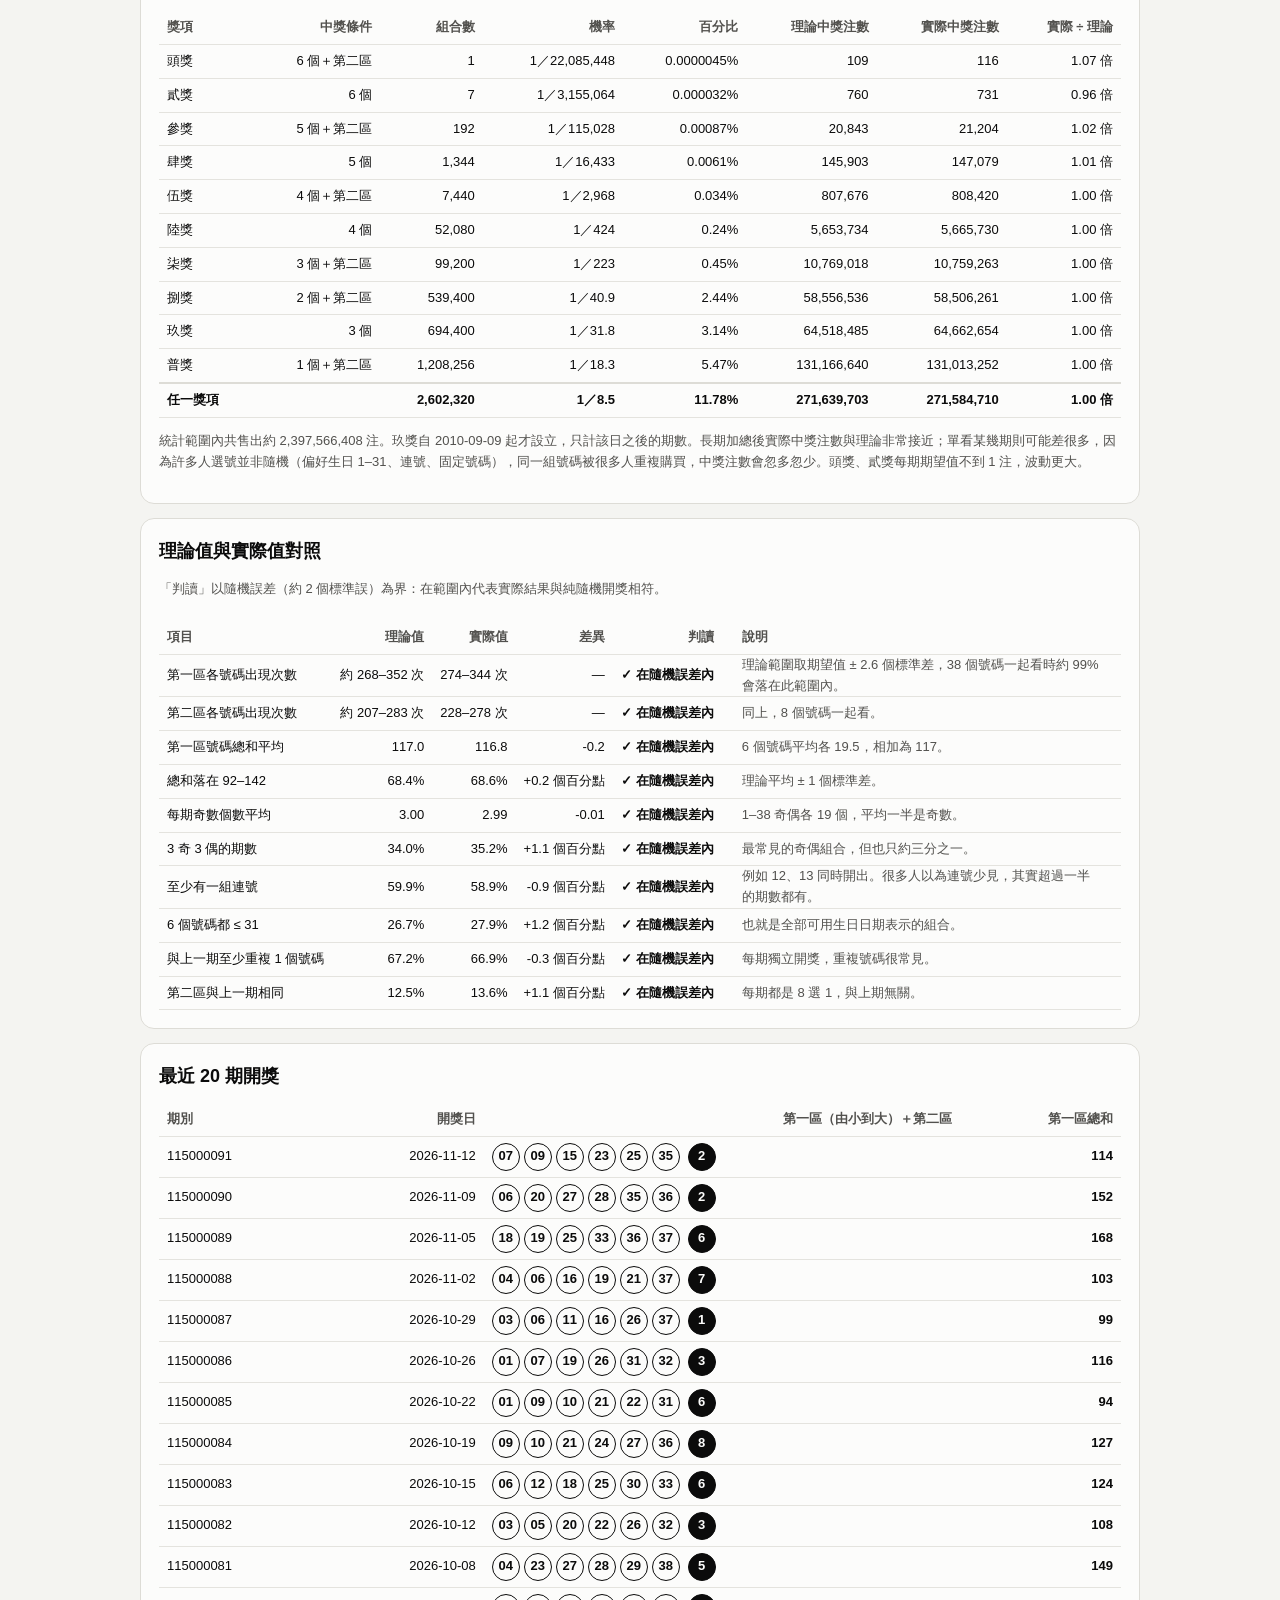
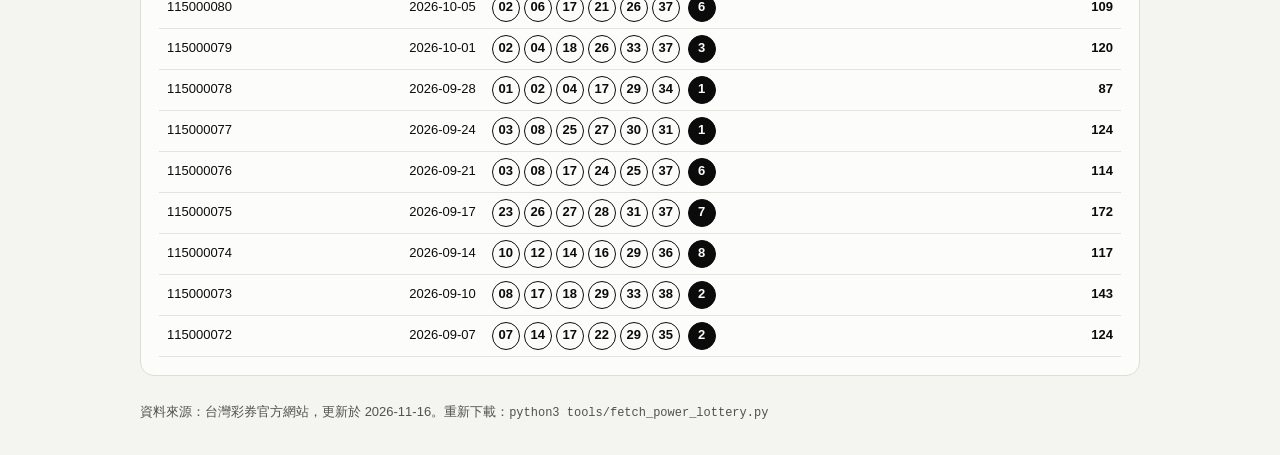
==== commit 47d11689: "將威力彩分析頁升級為可安裝及離線使用的 PWA - 新增 lottery/manifest.webmanifest、圖示與 Service Worker，範圍限 lottery/，與工地巡查 PWA " ====
--- a/lottery/index.html
+++ b/lottery/index.html
@@ -3,9 +3,16 @@
 <head>
   <meta charset="utf-8">
   <meta name="viewport" content="width=device-width, initial-scale=1">
+  <meta name="theme-color" content="#2a78d6">
+  <link rel="manifest" href="./manifest.webmanifest">
+  <link rel="icon" type="image/png" href="./icons/icon-192.png">
+  <link rel="apple-touch-icon" href="./icons/icon-180.png">
+  <meta name="apple-mobile-web-app-capable" content="yes">
+  <meta name="apple-mobile-web-app-title" content="威力彩分析">
   <title>威力彩歷史開獎分析</title>
   <link rel="stylesheet" href="./lottery.css">
   <script defer src="./lottery.js"></script>
+  <script defer src="./pwa.js"></script>
 </head>
 <body class="viz-root">
   <header class="top">
@@ -17,6 +24,9 @@
       <p class="muted">依台灣彩券官方歷史開獎號碼統計各號碼的出現次數、未開期數與組合分布。</p>
       <p class="notice"><strong>請注意：</strong>每期開獎都是獨立的隨機事件，過去出現多或少，不會改變下一期任何號碼的機率。頭獎機率固定為 1／22,085,448。本頁僅供統計參考，不構成投注建議；未滿 18 歲不得購買彩券。</p>
     </section>
+
+    <div class="app-tools"><button id="install-button" type="button" hidden>安裝威力彩分析</button><p id="install-help" class="muted small">可透過瀏覽器選單安裝；iPhone／iPad 請在 Safari 分享選單選「加入主畫面」。</p></div>
+    <p id="offline-note" class="status offline" role="status" hidden></p>
 
     <p id="status" class="status" role="status">正在載入開獎資料…</p>
 
--- a/lottery/lottery.css
+++ b/lottery/lottery.css
@@ -118,3 +118,8 @@
 tr.total td { font-weight: 700; border-top: 2px solid var(--line); }
 .scroll-hint { display: none; margin: 8px 0 0; }
 @media (max-width: 760px) { .scroll-hint { display: block; } }
+.app-tools { margin: 16px 0 0; }
+.app-tools p { margin: 6px 0 0; }
+#install-button { font: inherit; font-size: 14px; font-weight: 600; border: 1px solid var(--series-1); background: var(--series-1); color: #fff; border-radius: 999px; padding: 8px 16px; min-height: 40px; cursor: pointer; }
+#install-button:focus-visible { outline: 3px solid var(--series-1); outline-offset: 2px; }
+.status.offline { margin-top: 12px; color: var(--notice-ink); background: var(--notice-bg); border-color: transparent; }
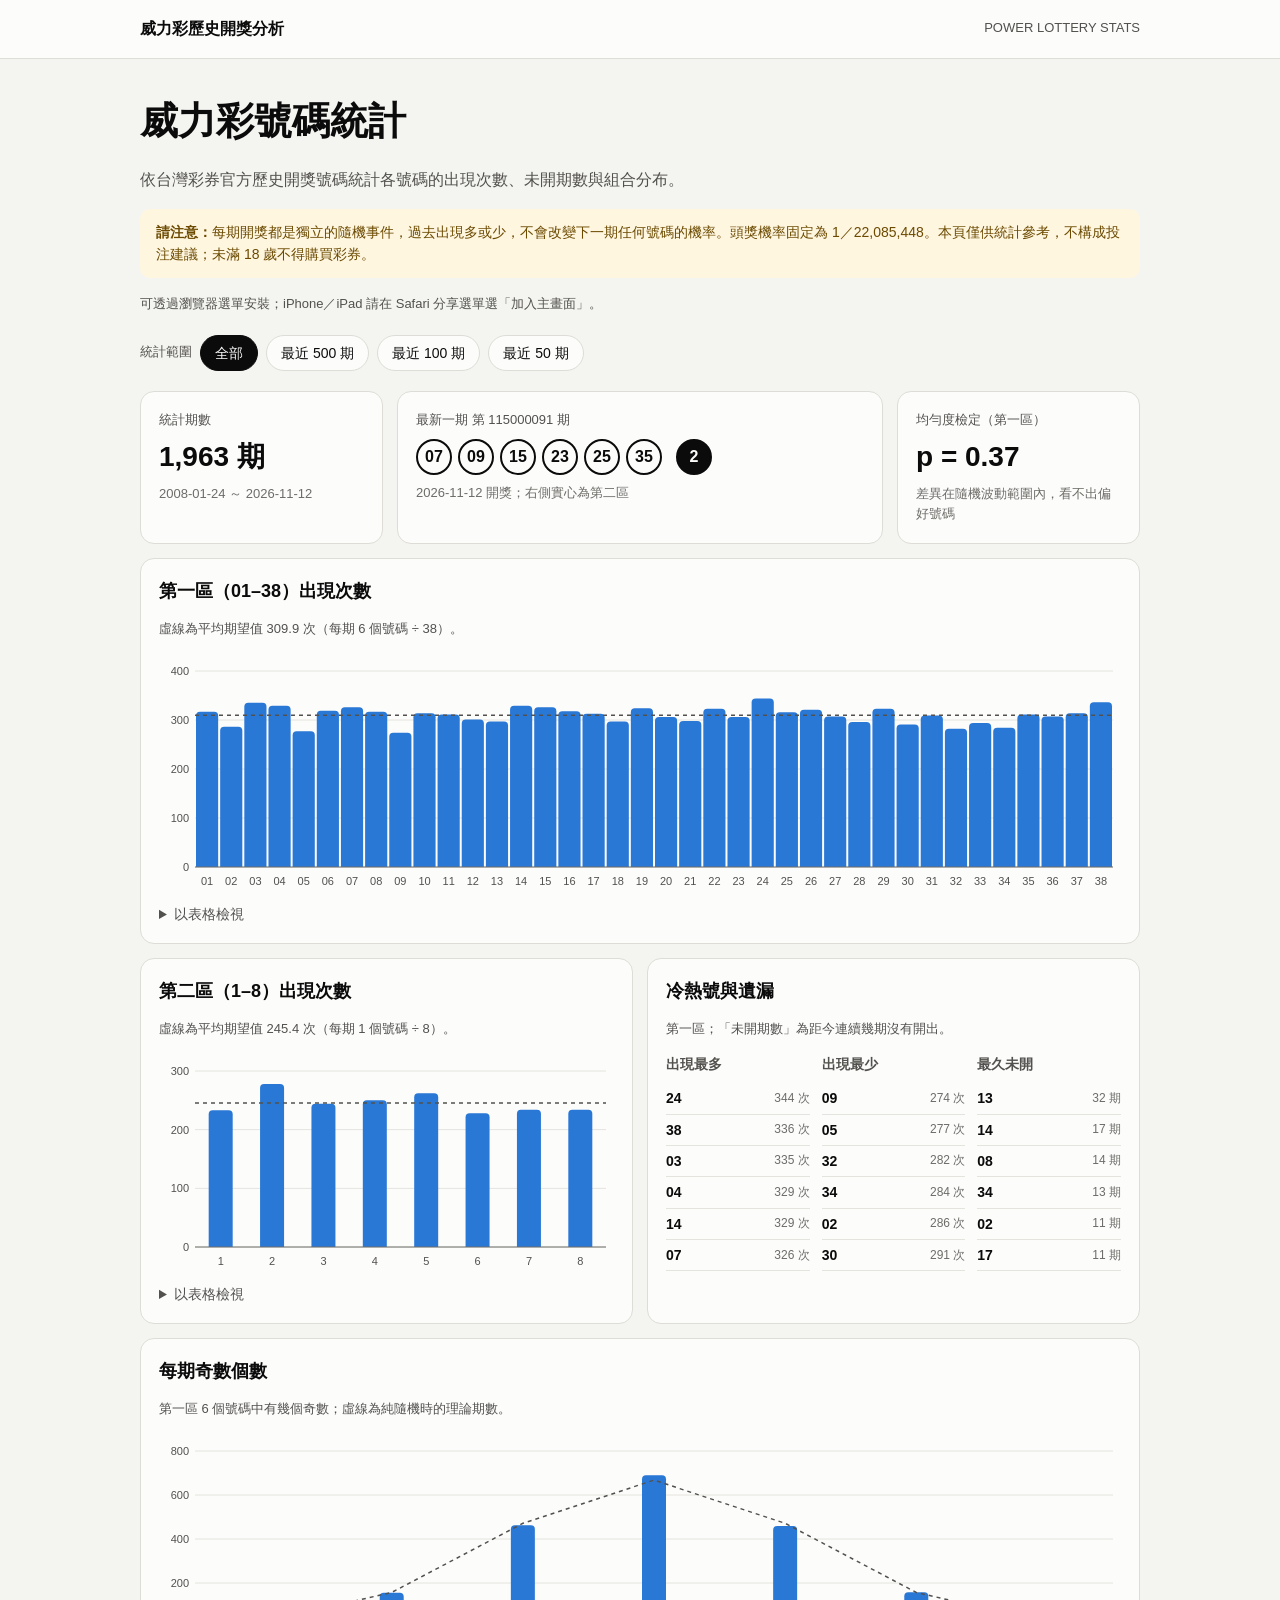
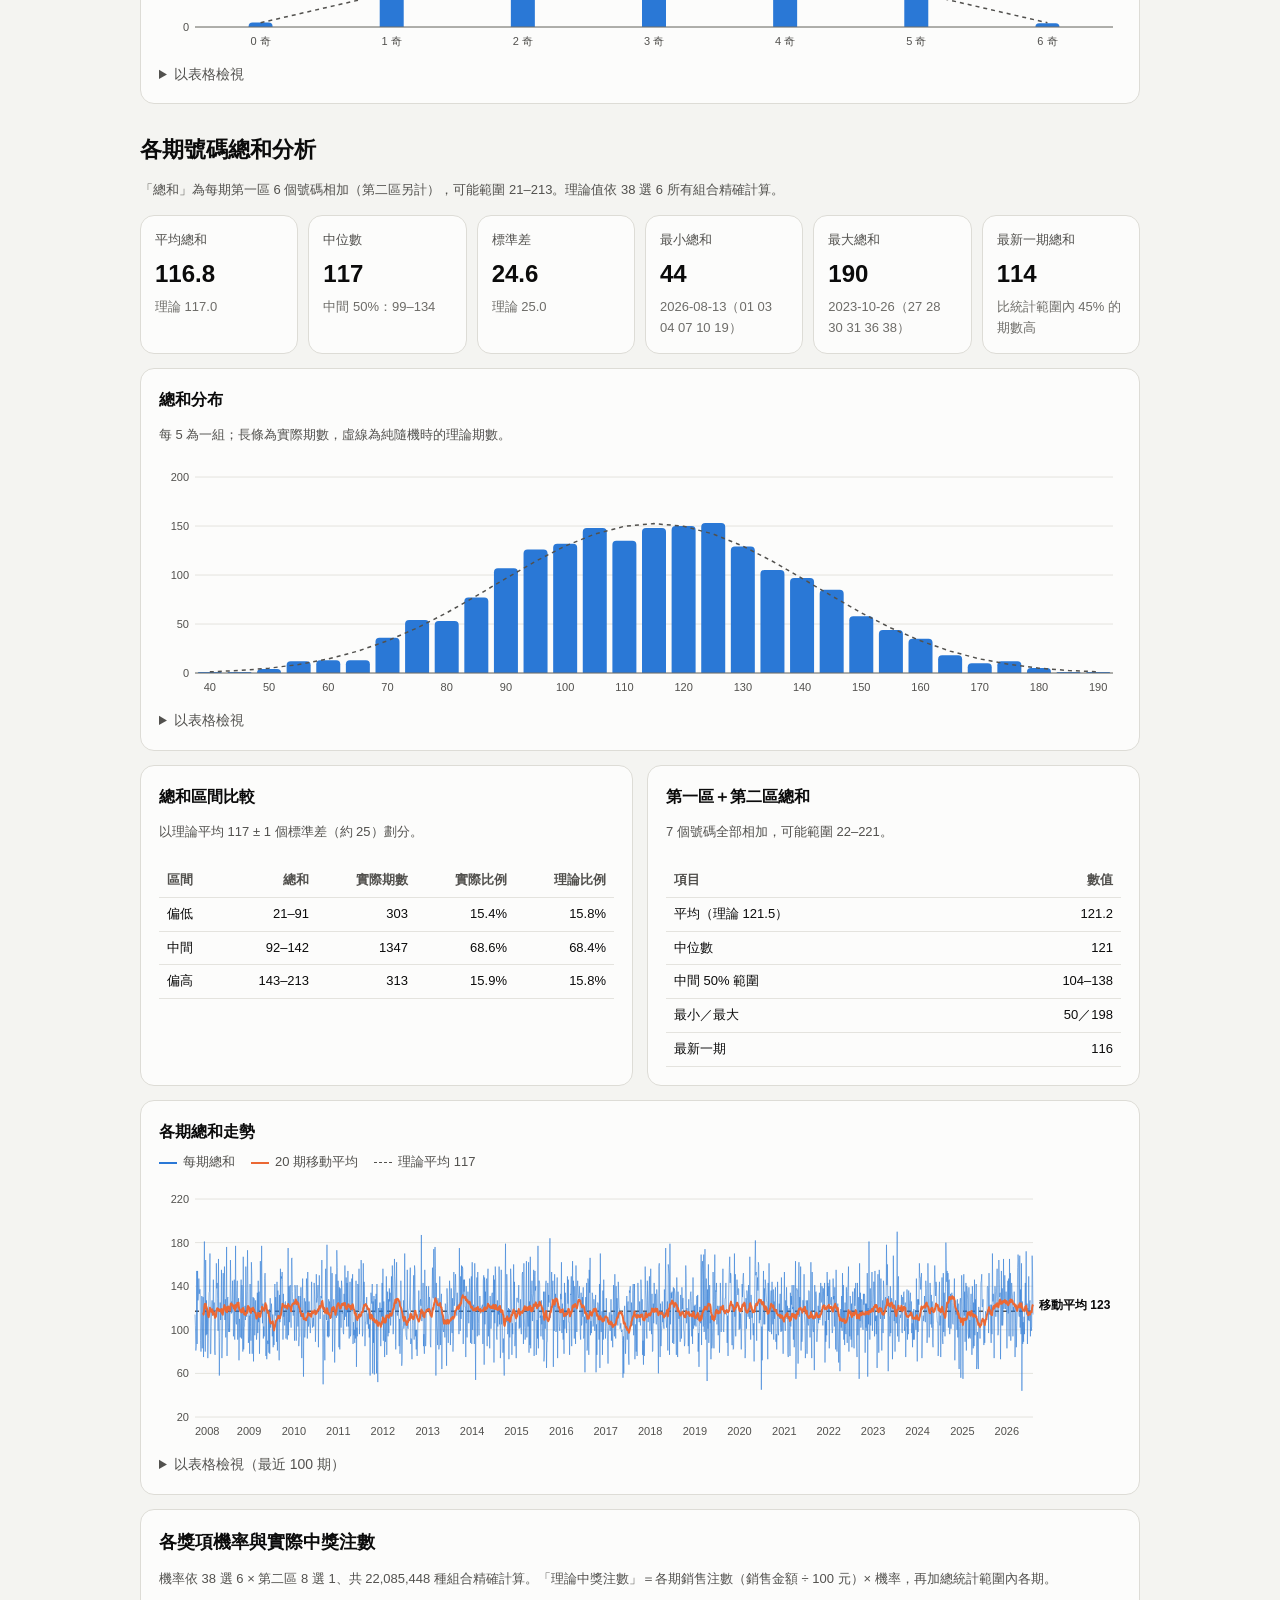
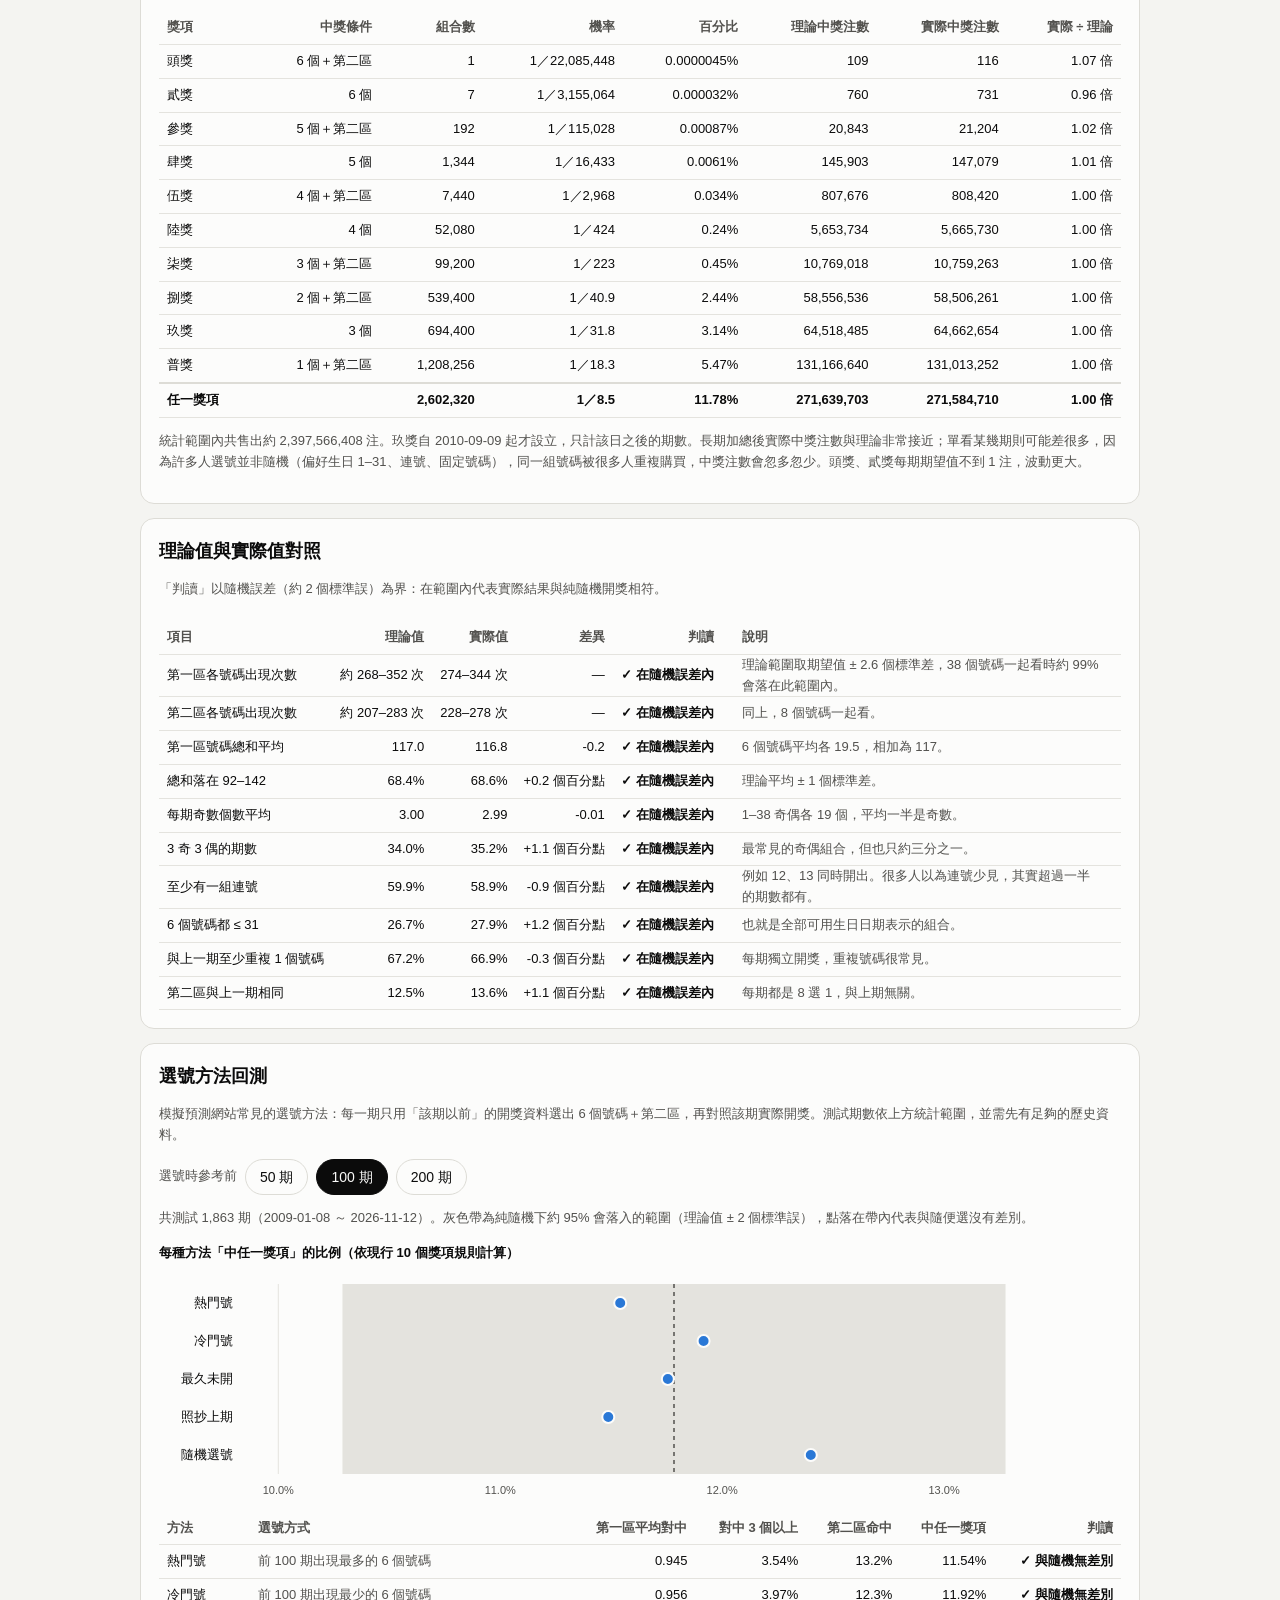
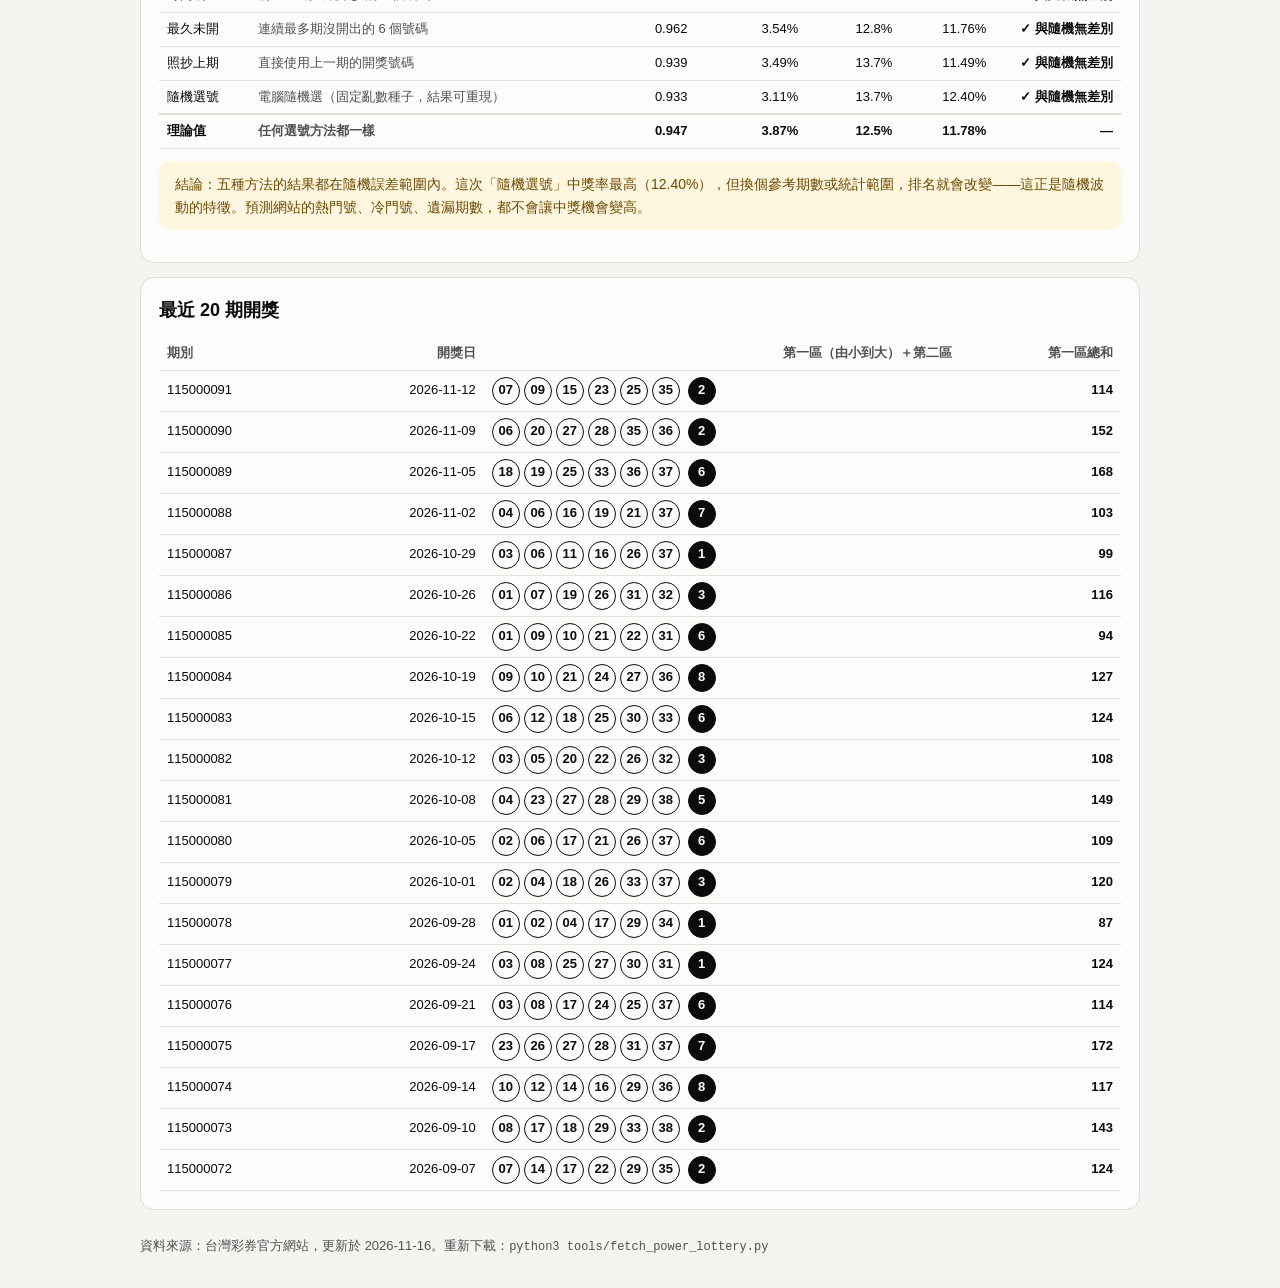
==== commit 7b6609e6: "威力彩頁新增選號方法回測 - 熱門號、冷門號、最久未開、照抄上期、隨機選號五種方法，每期只用之前的資料選號 - 比較平均對中數、對中 3 個以上、第二區命中、中任一獎項比例與理論值，並標示隨機誤差範圍" ====
--- a/lottery/index.html
+++ b/lottery/index.html
@@ -126,6 +126,23 @@
         <div class="table-wrap" id="compare-table"></div>
       </section>
 
+      <section class="card" aria-labelledby="backtest-title">
+        <h2 id="backtest-title">選號方法回測</h2>
+        <p class="muted small">模擬預測網站常見的選號方法：每一期只用「該期以前」的開獎資料選出 6 個號碼＋第二區，再對照該期實際開獎。測試期數依上方統計範圍，並需先有足夠的歷史資料。</p>
+        <div class="filters inline" role="group" aria-label="參考期數">
+          <span class="muted small">選號時參考前</span>
+          <button type="button" data-window="50" aria-pressed="false">50 期</button>
+          <button type="button" data-window="100" aria-pressed="true">100 期</button>
+          <button type="button" data-window="200" aria-pressed="false">200 期</button>
+        </div>
+        <p class="muted small" id="backtest-caption"></p>
+        <p class="small chart-title">每種方法「中任一獎項」的比例（依現行 10 個獎項規則計算）</p>
+        <div class="chart" id="chart-backtest"></div>
+        <p class="scroll-hint muted small">表格可左右滑動查看全部欄位 →</p>
+        <div class="table-wrap" id="backtest-table"></div>
+        <p class="notice small" id="backtest-summary"></p>
+      </section>
+
       <section class="card">
         <h2>最近 20 期開獎</h2>
         <div class="table-wrap" id="recent"></div>
--- a/lottery/lottery.css
+++ b/lottery/lottery.css
@@ -123,3 +123,10 @@
 #install-button { font: inherit; font-size: 14px; font-weight: 600; border: 1px solid var(--series-1); background: var(--series-1); color: #fff; border-radius: 999px; padding: 8px 16px; min-height: 40px; cursor: pointer; }
 #install-button:focus-visible { outline: 3px solid var(--series-1); outline-offset: 2px; }
 .status.offline { margin-top: 12px; color: var(--notice-ink); background: var(--notice-bg); border-color: transparent; }
+.filters.inline { margin: 12px 0 4px; }
+.chart .band { fill: var(--grid); }
+.chart .dot { fill: var(--series-1); stroke: var(--surface-1); stroke-width: 2; }
+.chart .dot.active { fill: var(--series-1-hover); }
+.chart .row-label { fill: var(--text-primary); font-size: 13px; }
+#backtest-summary { margin-top: 12px; }
+.chart-title { margin: 14px 0 0; font-weight: 600; }
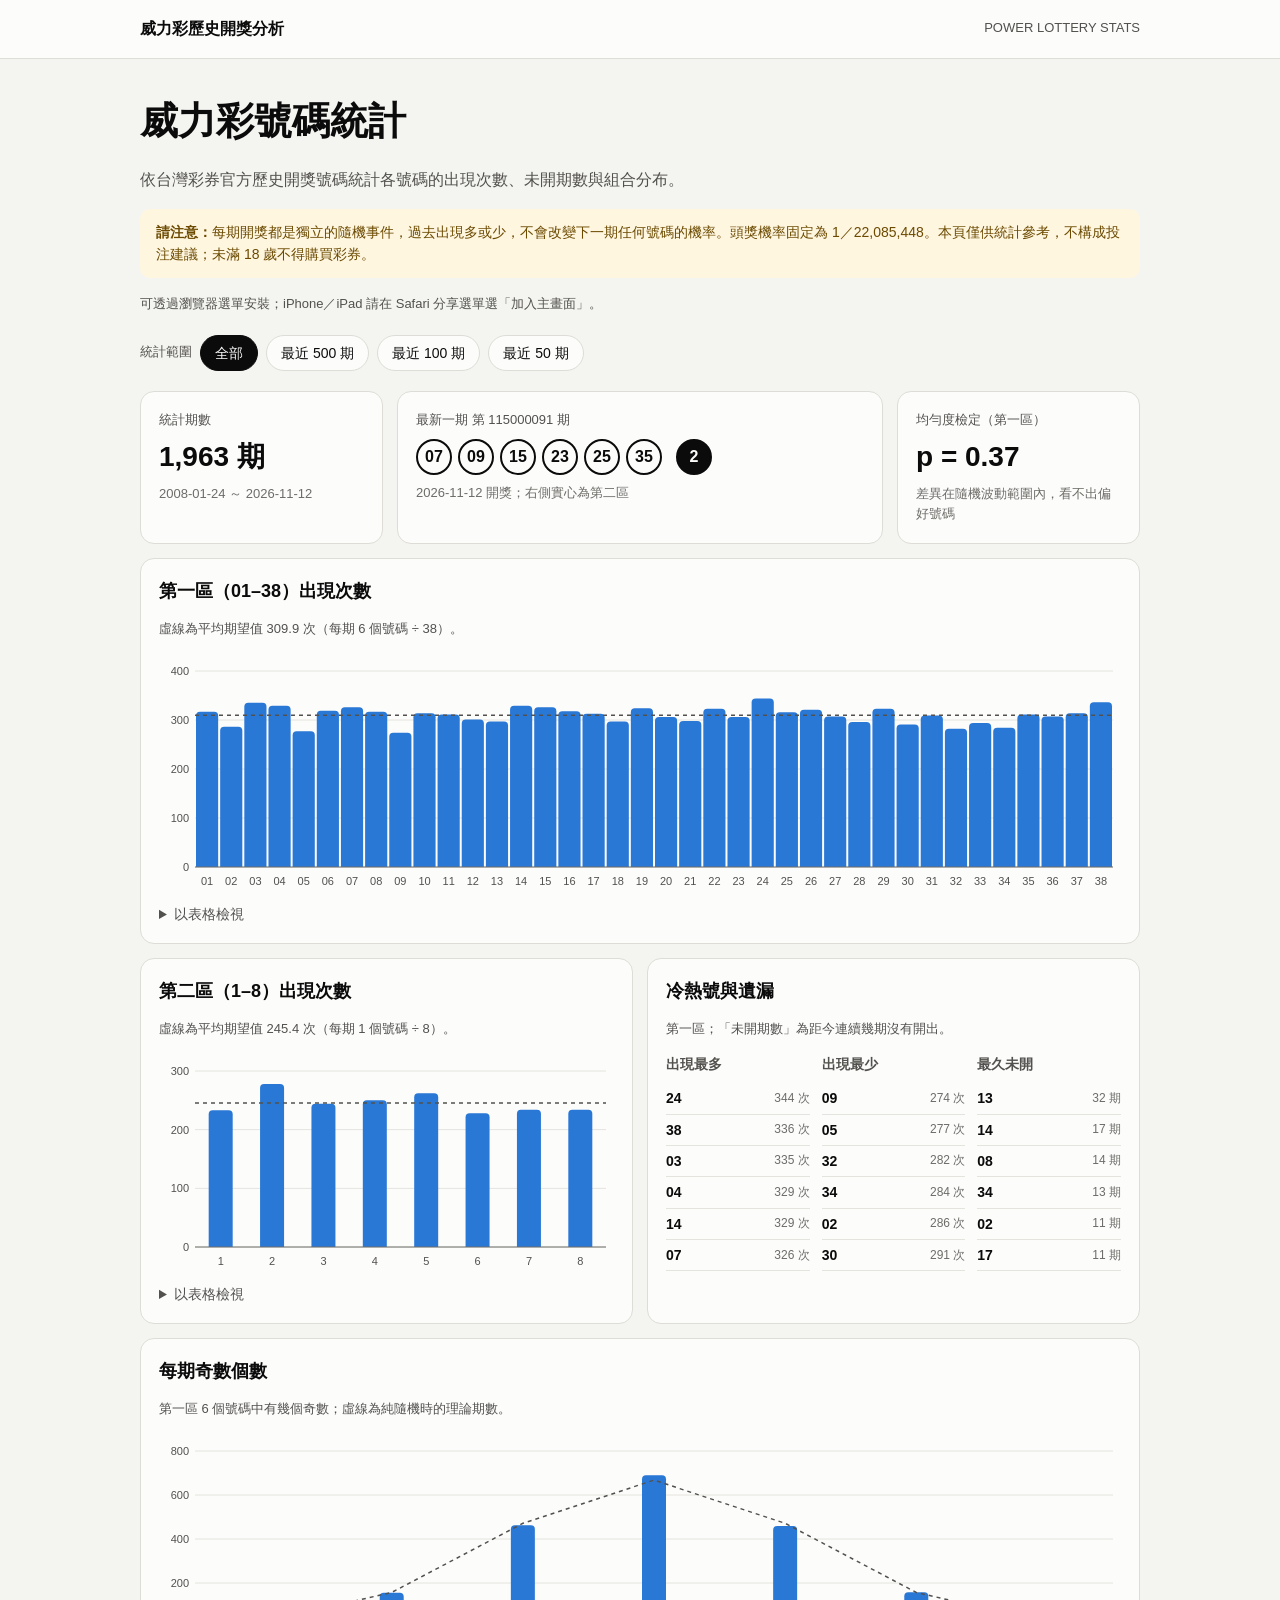
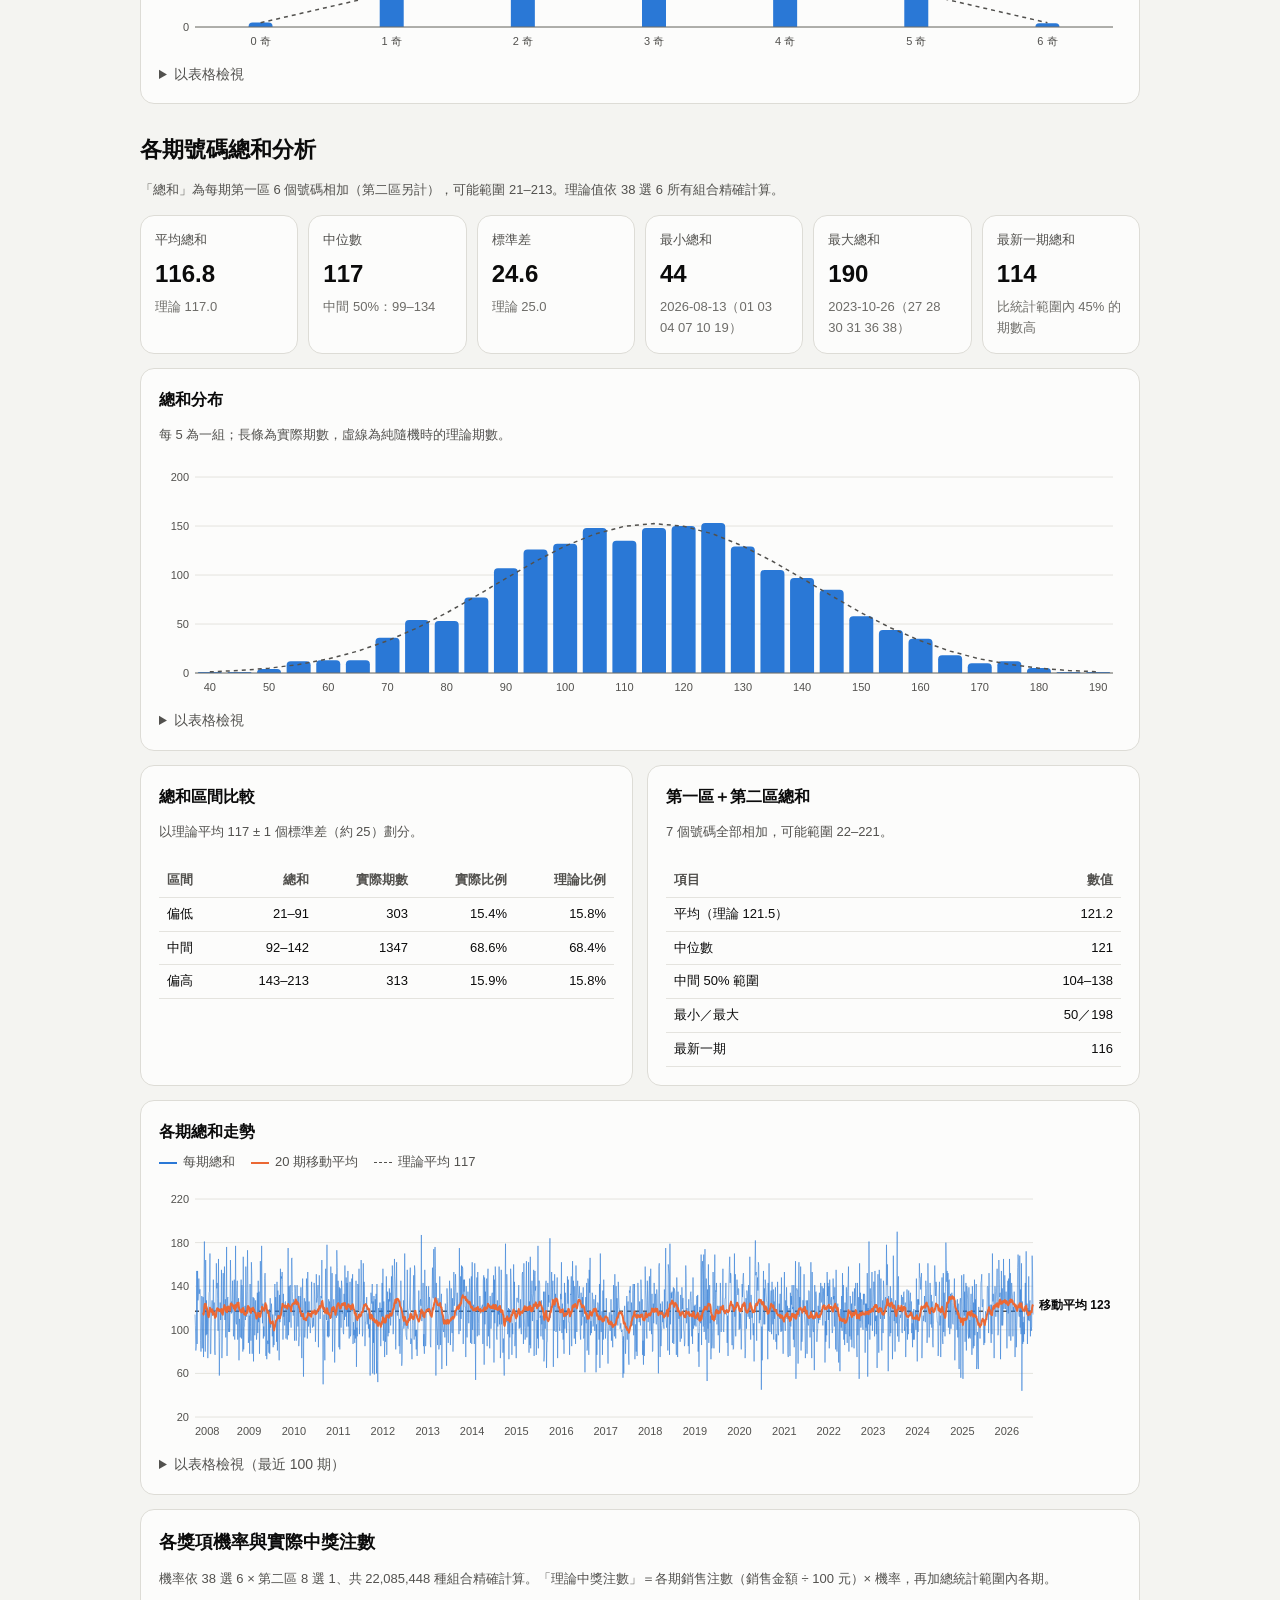
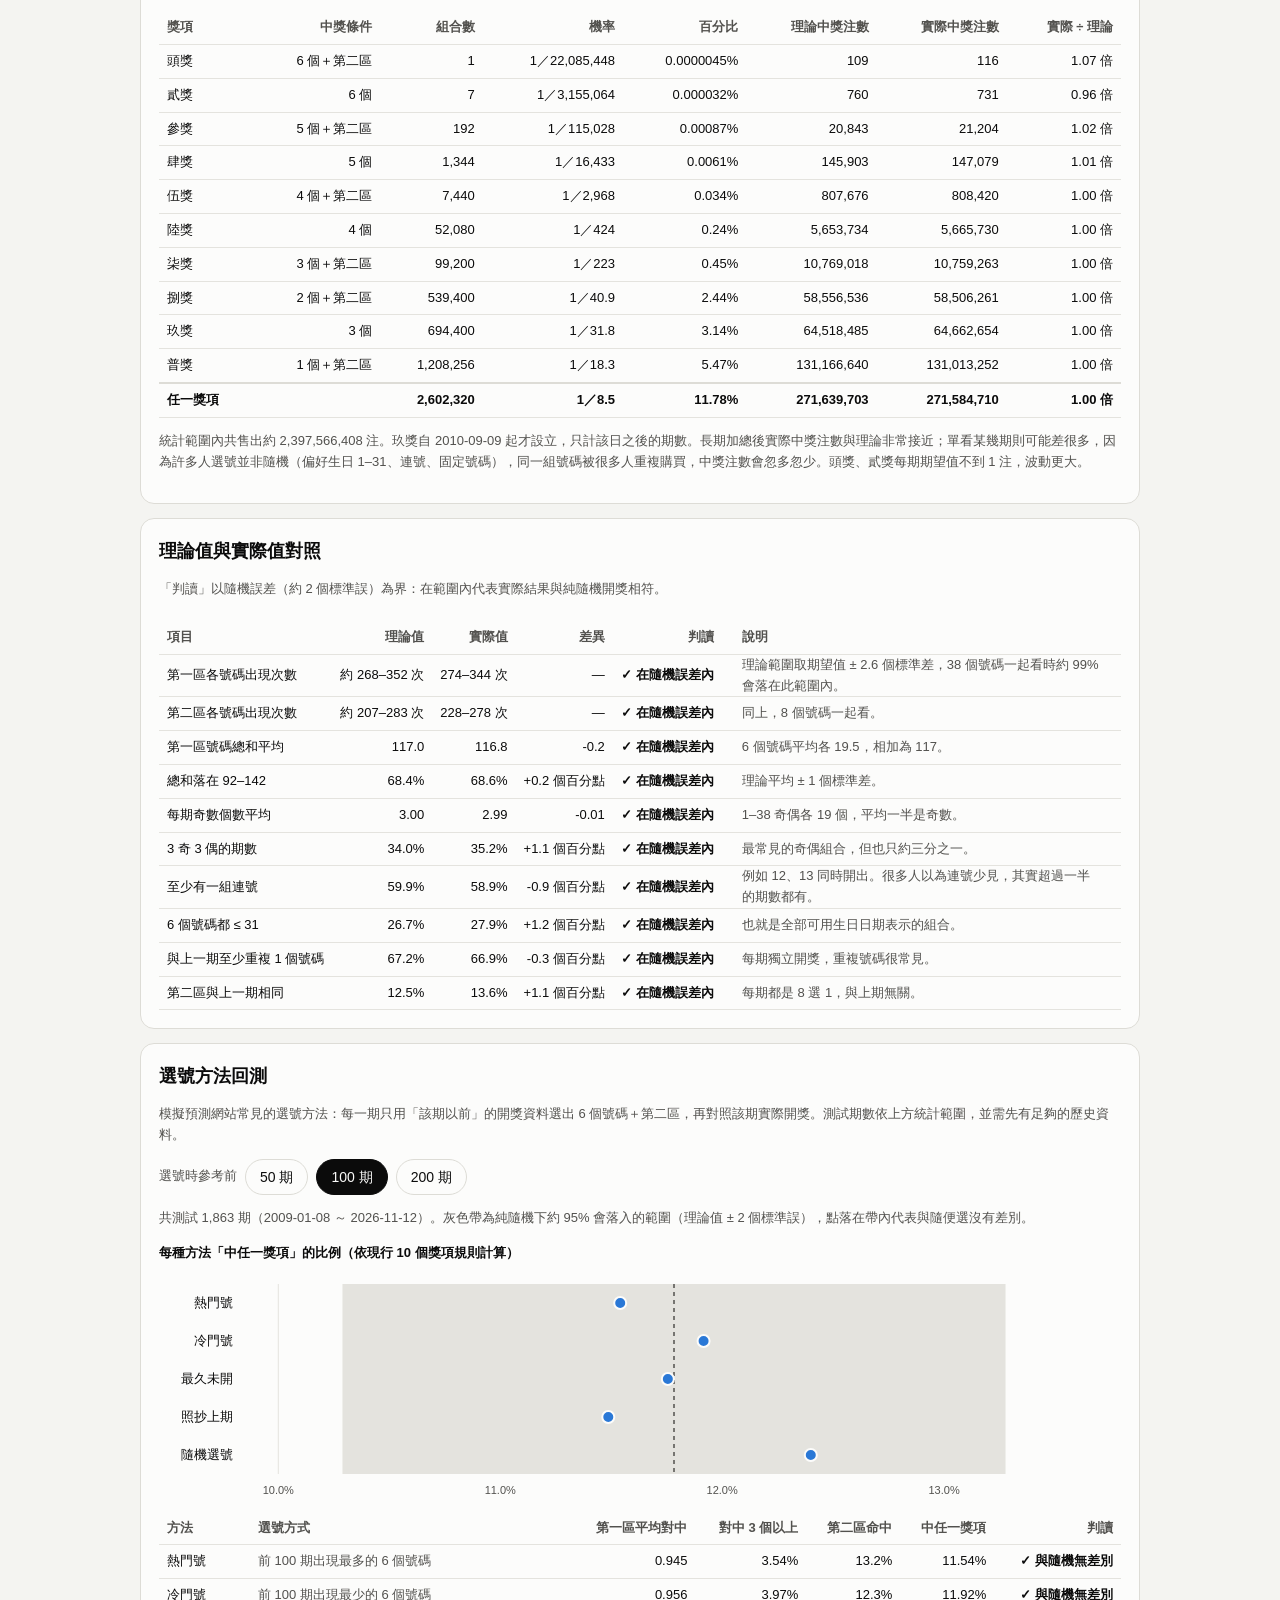
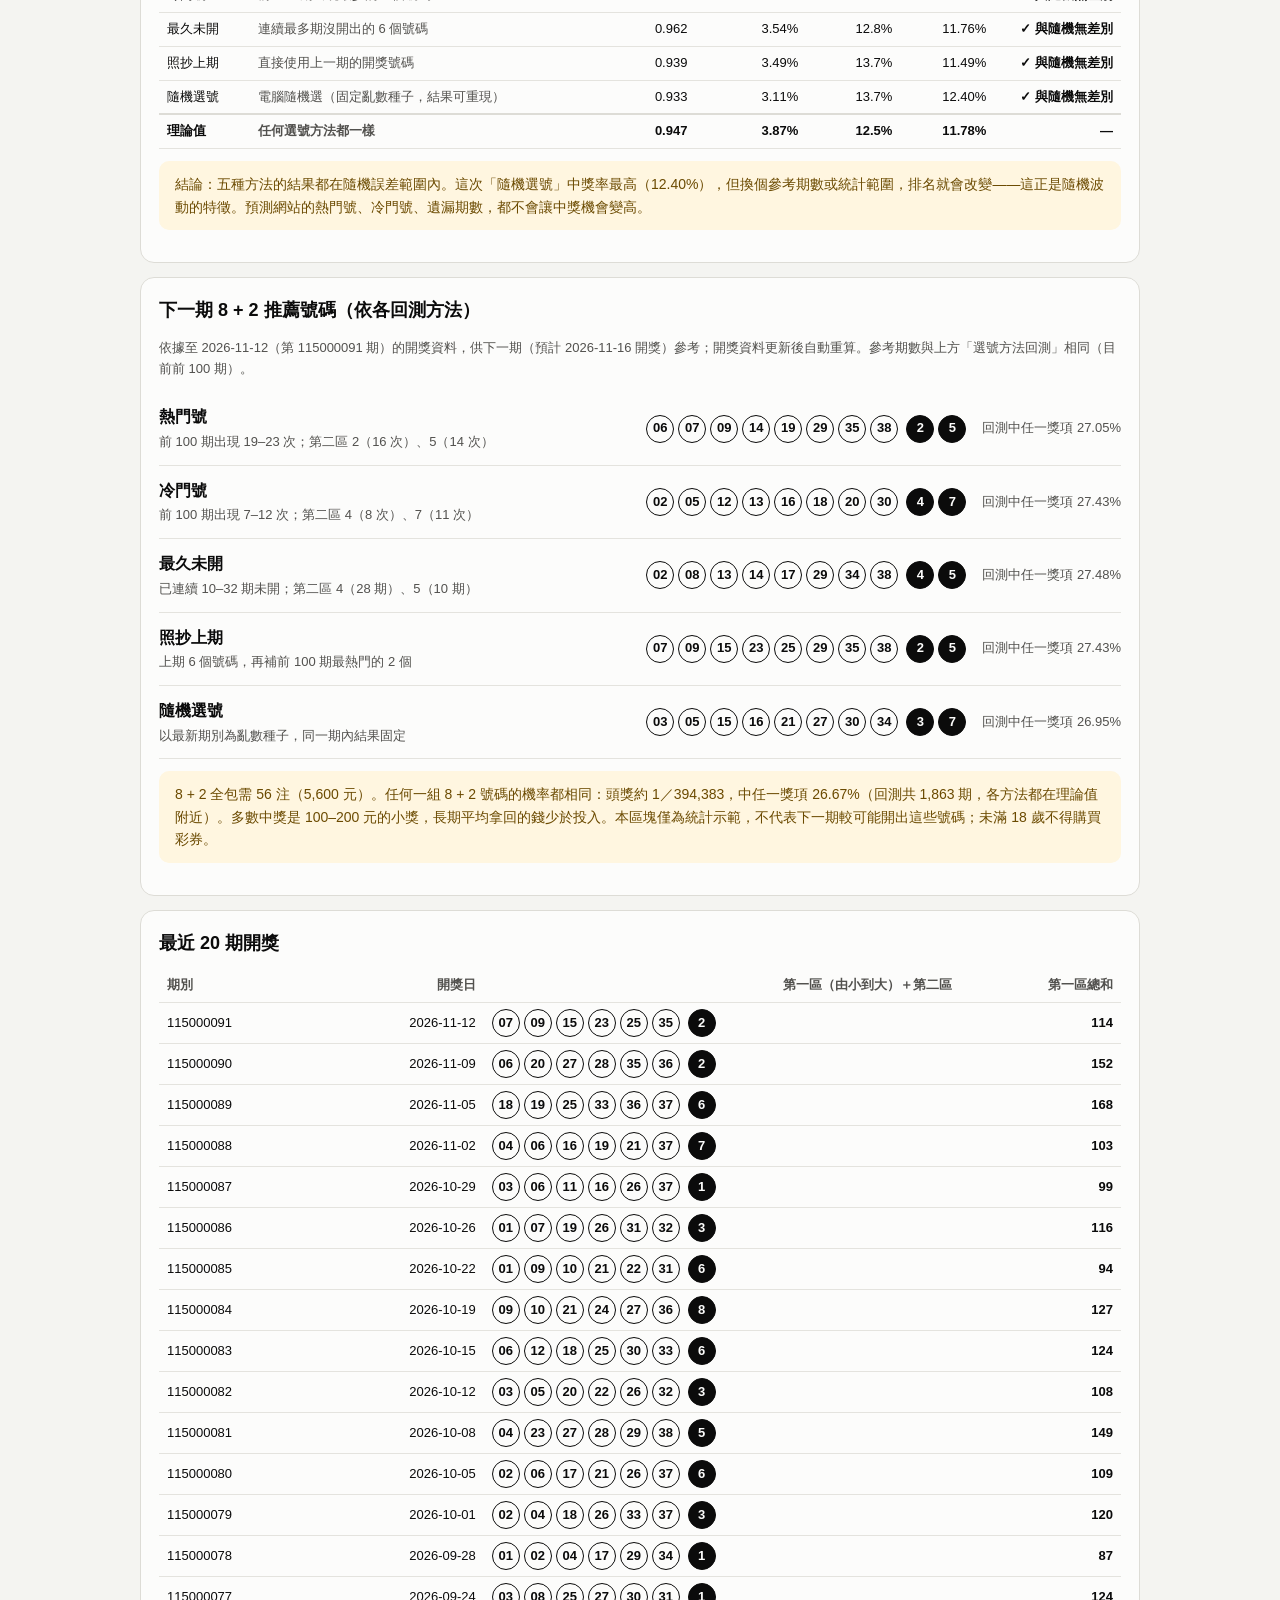
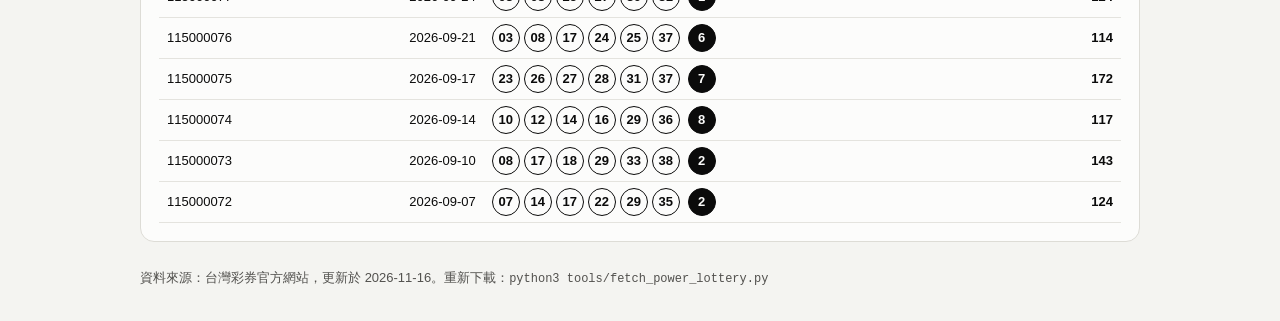
==== commit 803f9283: "威力彩頁新增 8 + 2 推薦號碼並自動更新開獎資料 - 依五種回測方法列出下一期第一區 8 個、第二區 2 個號碼與 8 + 2 回測中獎率，資料更新後自動重算 - 回測改為可指定選號數量，6 + " ====
--- a/lottery/index.html
+++ b/lottery/index.html
@@ -143,6 +143,13 @@
         <p class="notice small" id="backtest-summary"></p>
       </section>
 
+      <section class="card" aria-labelledby="picks-title">
+        <h2 id="picks-title">下一期 8 + 2 推薦號碼（依各回測方法）</h2>
+        <p class="muted small" id="picks-caption"></p>
+        <div class="pick-list" id="picks-list"></div>
+        <p class="notice small" id="picks-odds"></p>
+      </section>
+
       <section class="card">
         <h2>最近 20 期開獎</h2>
         <div class="table-wrap" id="recent"></div>
--- a/lottery/lottery.css
+++ b/lottery/lottery.css
@@ -130,3 +130,14 @@
 .chart .row-label { fill: var(--text-primary); font-size: 13px; }
 #backtest-summary { margin-top: 12px; }
 .chart-title { margin: 14px 0 0; font-weight: 600; }
+.pick-list { display: grid; gap: 0; margin-top: 10px; }
+.pick-row { display: grid; grid-template-columns: minmax(0, 1.2fr) auto minmax(120px, auto); gap: 6px 16px; align-items: center; padding: 12px 0; border-bottom: 1px solid var(--grid); }
+.pick-head { display: flex; flex-direction: column; gap: 2px; min-width: 0; }
+.pick-row .balls { flex-wrap: wrap; gap: 4px; margin: 0; }
+.ball.sm.second.joined { margin-left: 0; }
+.pick-stat { color: var(--text-secondary); text-align: right; font-variant-numeric: tabular-nums; }
+#picks-odds { margin-top: 12px; }
+@media (max-width: 760px) {
+  .pick-row { grid-template-columns: 1fr; }
+  .pick-stat { text-align: left; }
+}
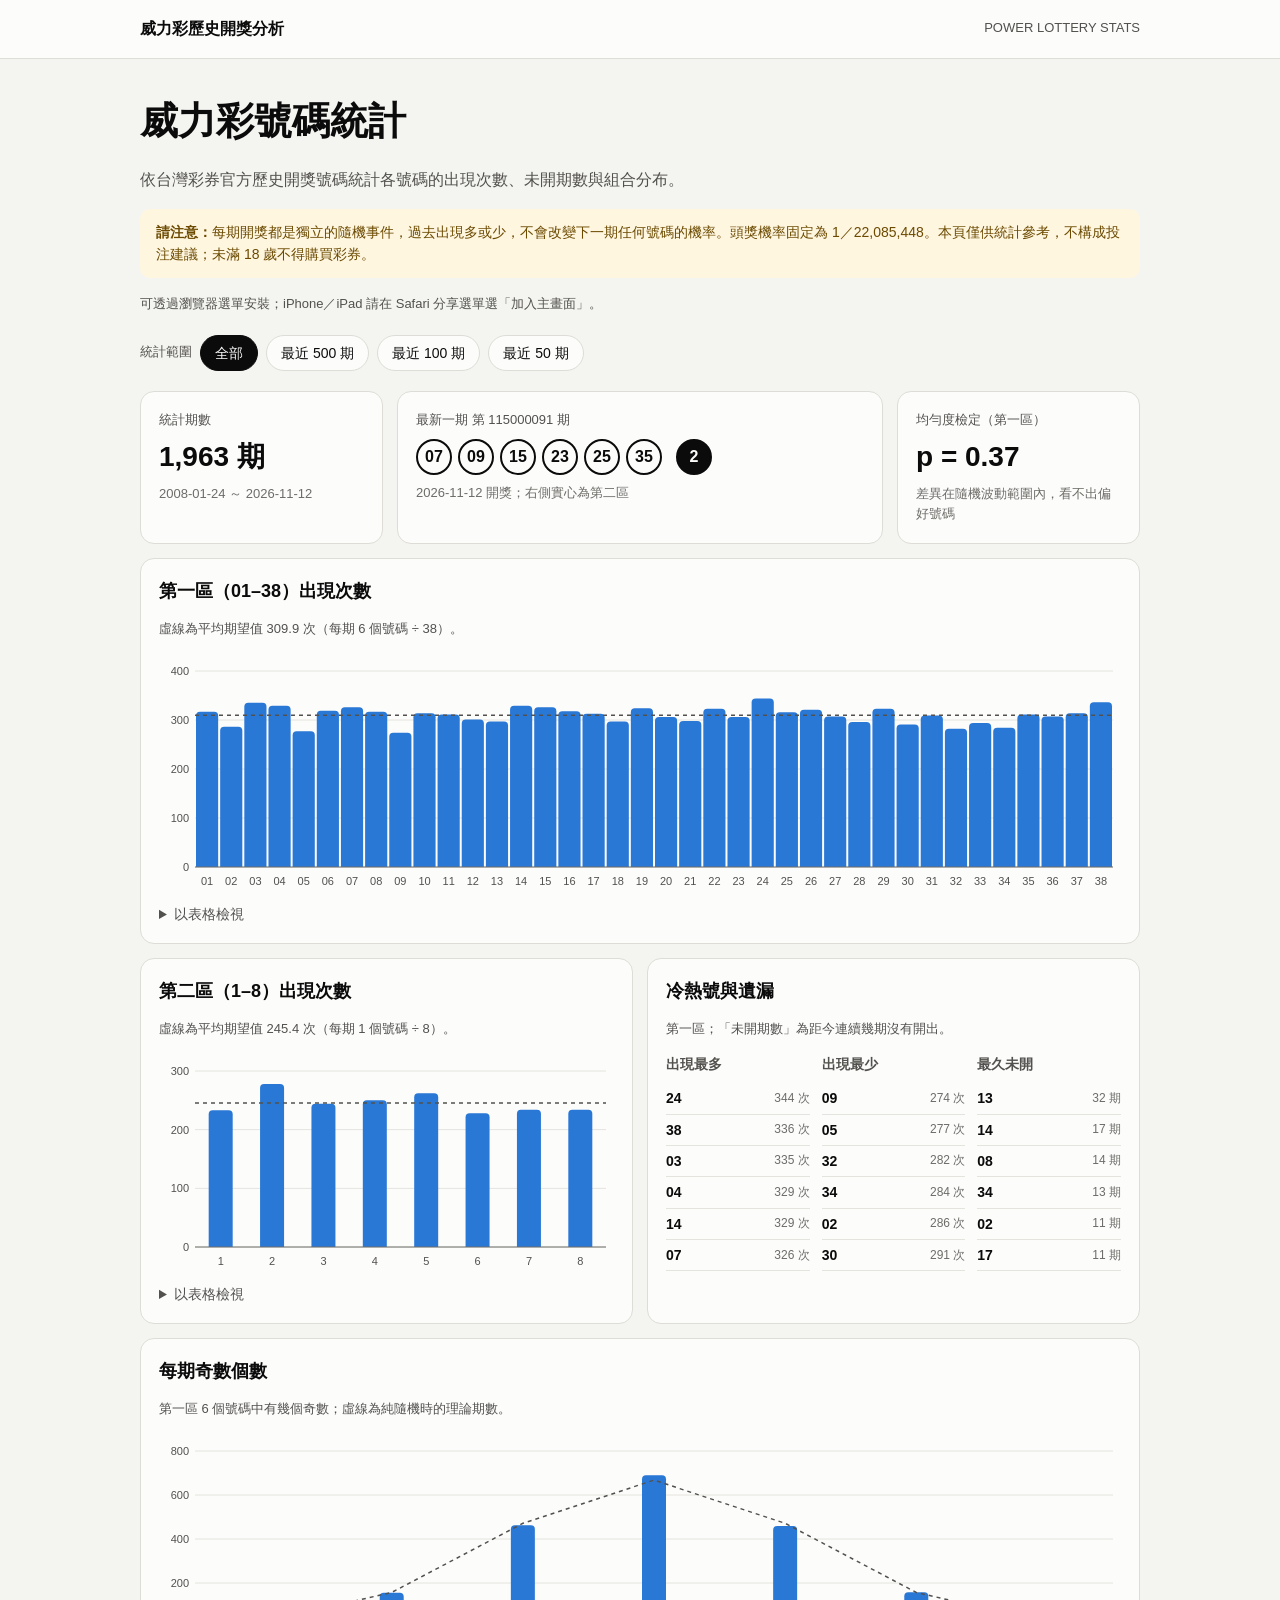
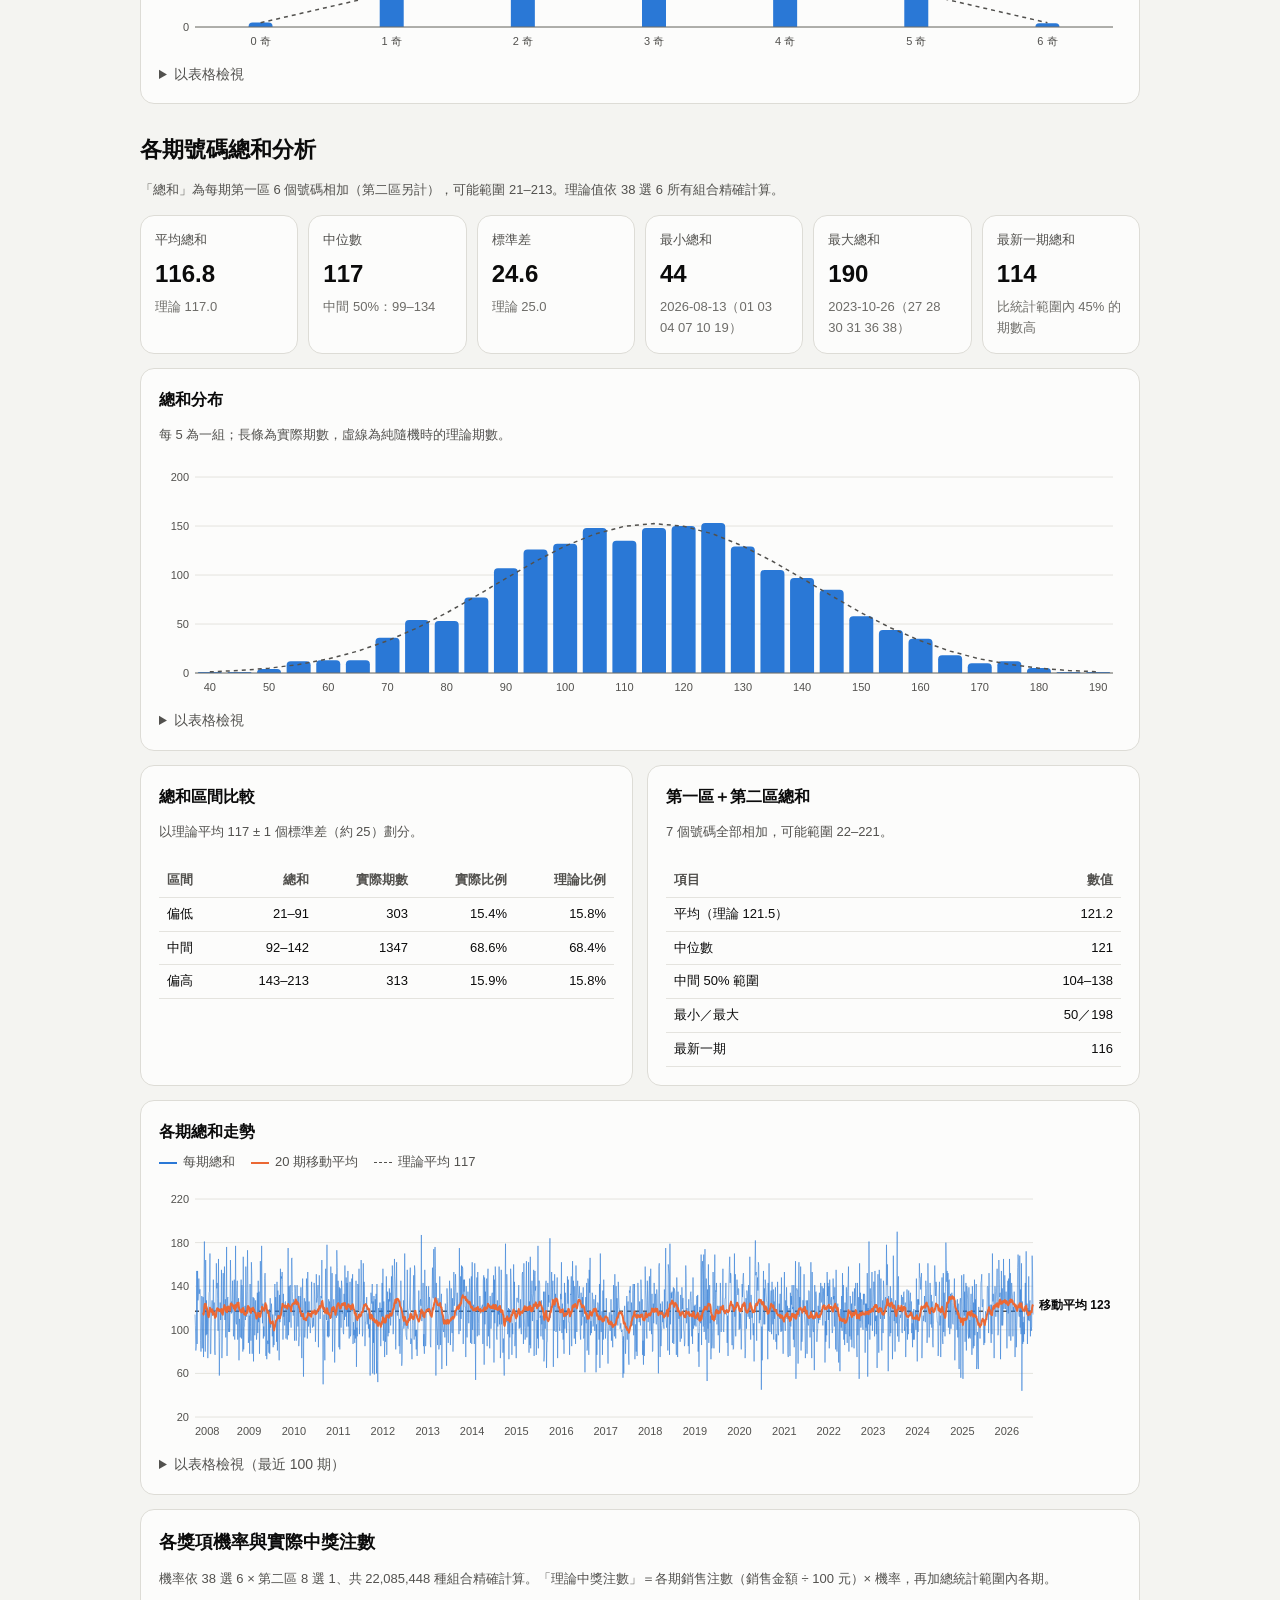
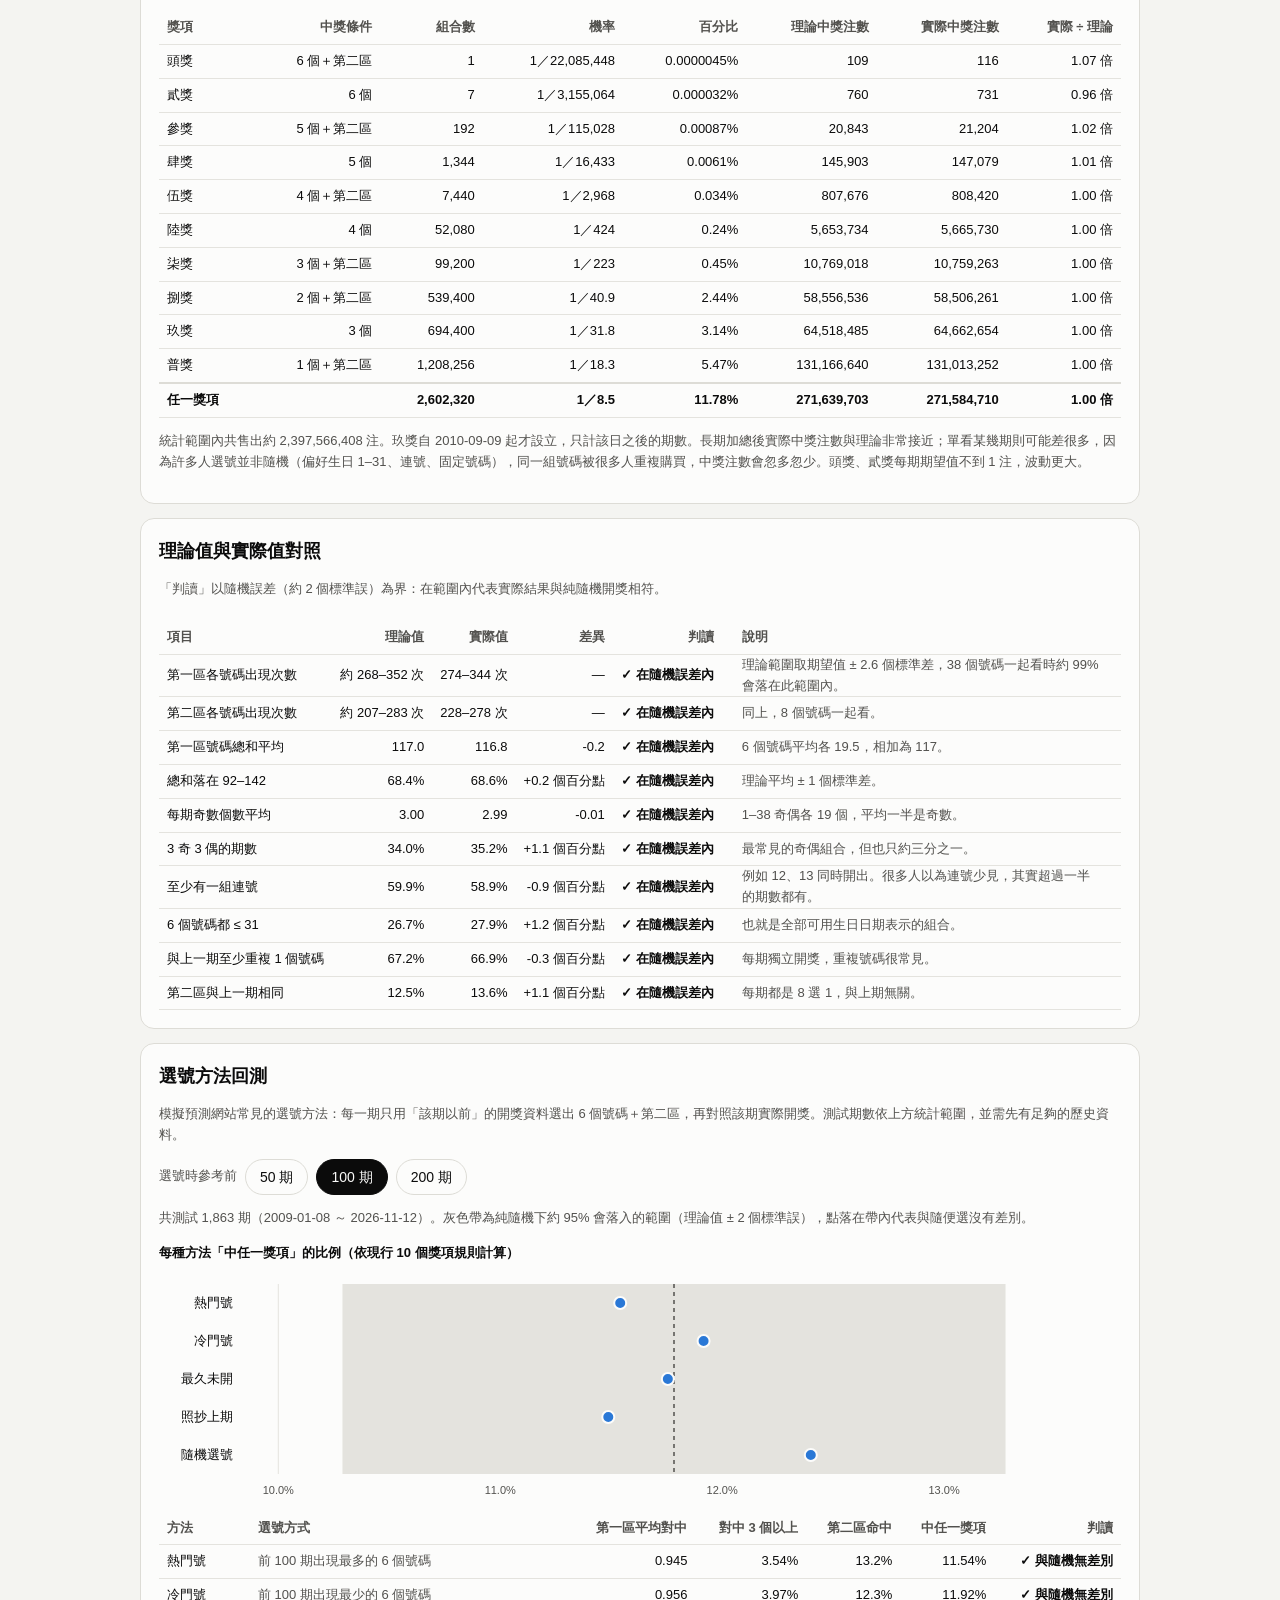
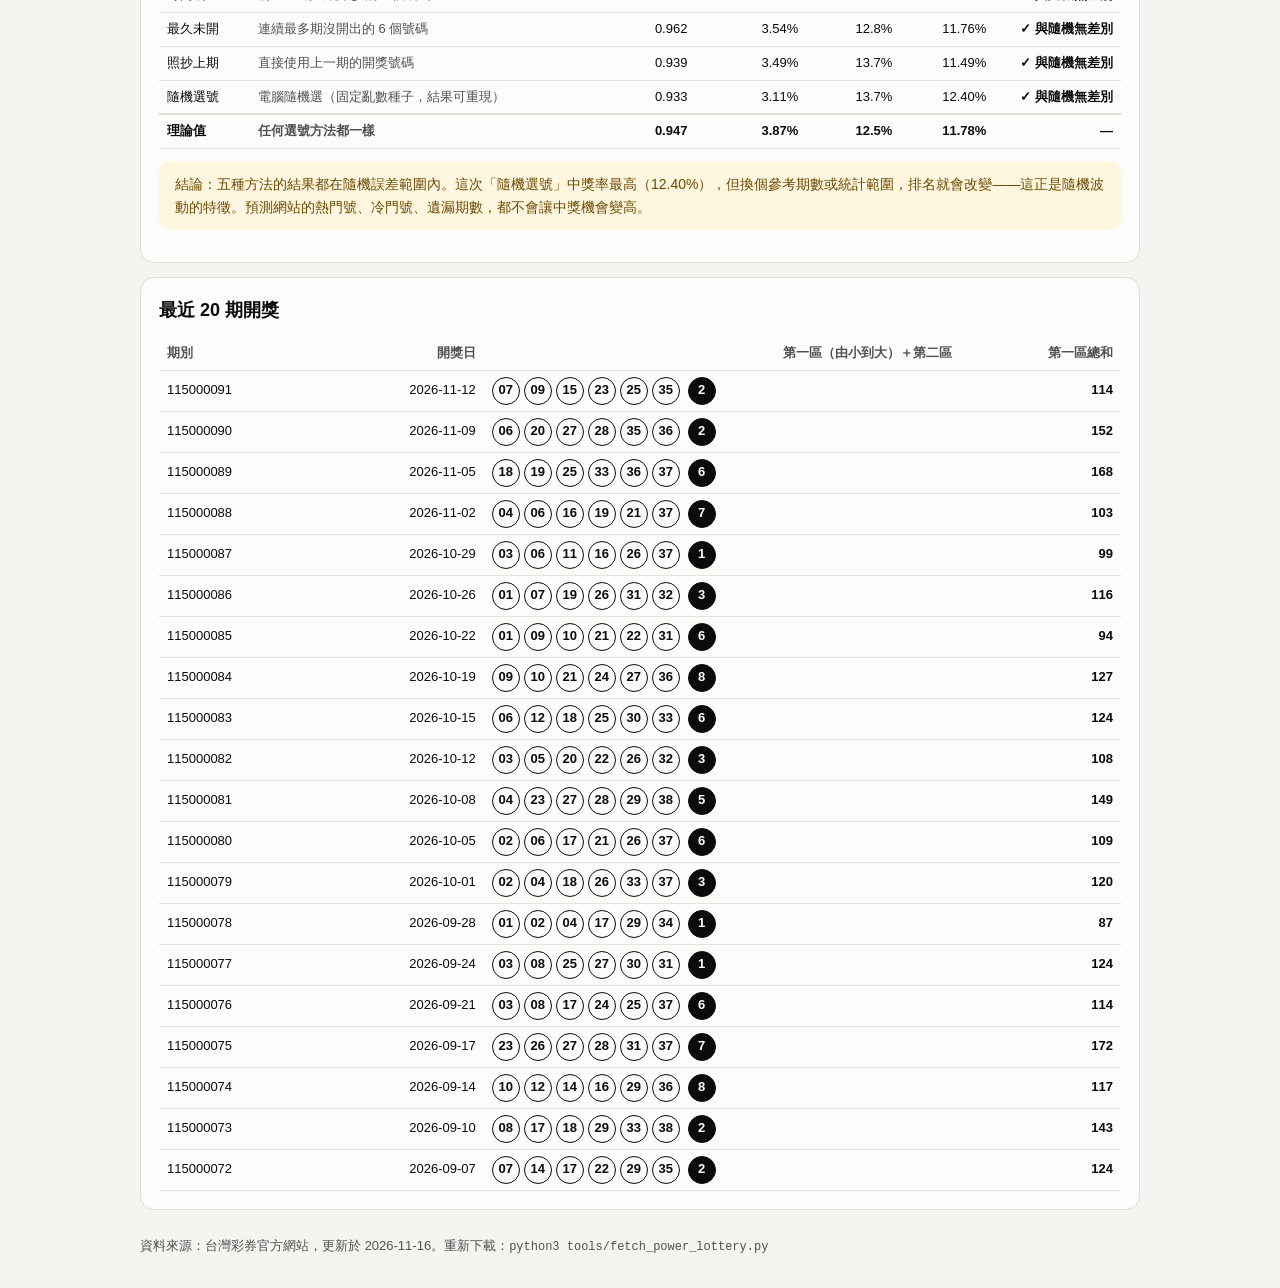
==== commit ed1db03d: "Revert "威力彩頁新增 8 + 2 推薦號碼並自動更新開獎資料"" ====
--- a/lottery/index.html
+++ b/lottery/index.html
@@ -143,13 +143,6 @@
         <p class="notice small" id="backtest-summary"></p>
       </section>
 
-      <section class="card" aria-labelledby="picks-title">
-        <h2 id="picks-title">下一期 8 + 2 推薦號碼（依各回測方法）</h2>
-        <p class="muted small" id="picks-caption"></p>
-        <div class="pick-list" id="picks-list"></div>
-        <p class="notice small" id="picks-odds"></p>
-      </section>
-
       <section class="card">
         <h2>最近 20 期開獎</h2>
         <div class="table-wrap" id="recent"></div>
--- a/lottery/lottery.css
+++ b/lottery/lottery.css
@@ -130,14 +130,3 @@
 .chart .row-label { fill: var(--text-primary); font-size: 13px; }
 #backtest-summary { margin-top: 12px; }
 .chart-title { margin: 14px 0 0; font-weight: 600; }
-.pick-list { display: grid; gap: 0; margin-top: 10px; }
-.pick-row { display: grid; grid-template-columns: minmax(0, 1.2fr) auto minmax(120px, auto); gap: 6px 16px; align-items: center; padding: 12px 0; border-bottom: 1px solid var(--grid); }
-.pick-head { display: flex; flex-direction: column; gap: 2px; min-width: 0; }
-.pick-row .balls { flex-wrap: wrap; gap: 4px; margin: 0; }
-.ball.sm.second.joined { margin-left: 0; }
-.pick-stat { color: var(--text-secondary); text-align: right; font-variant-numeric: tabular-nums; }
-#picks-odds { margin-top: 12px; }
-@media (max-width: 760px) {
-  .pick-row { grid-template-columns: 1fr; }
-  .pick-stat { text-align: left; }
-}
